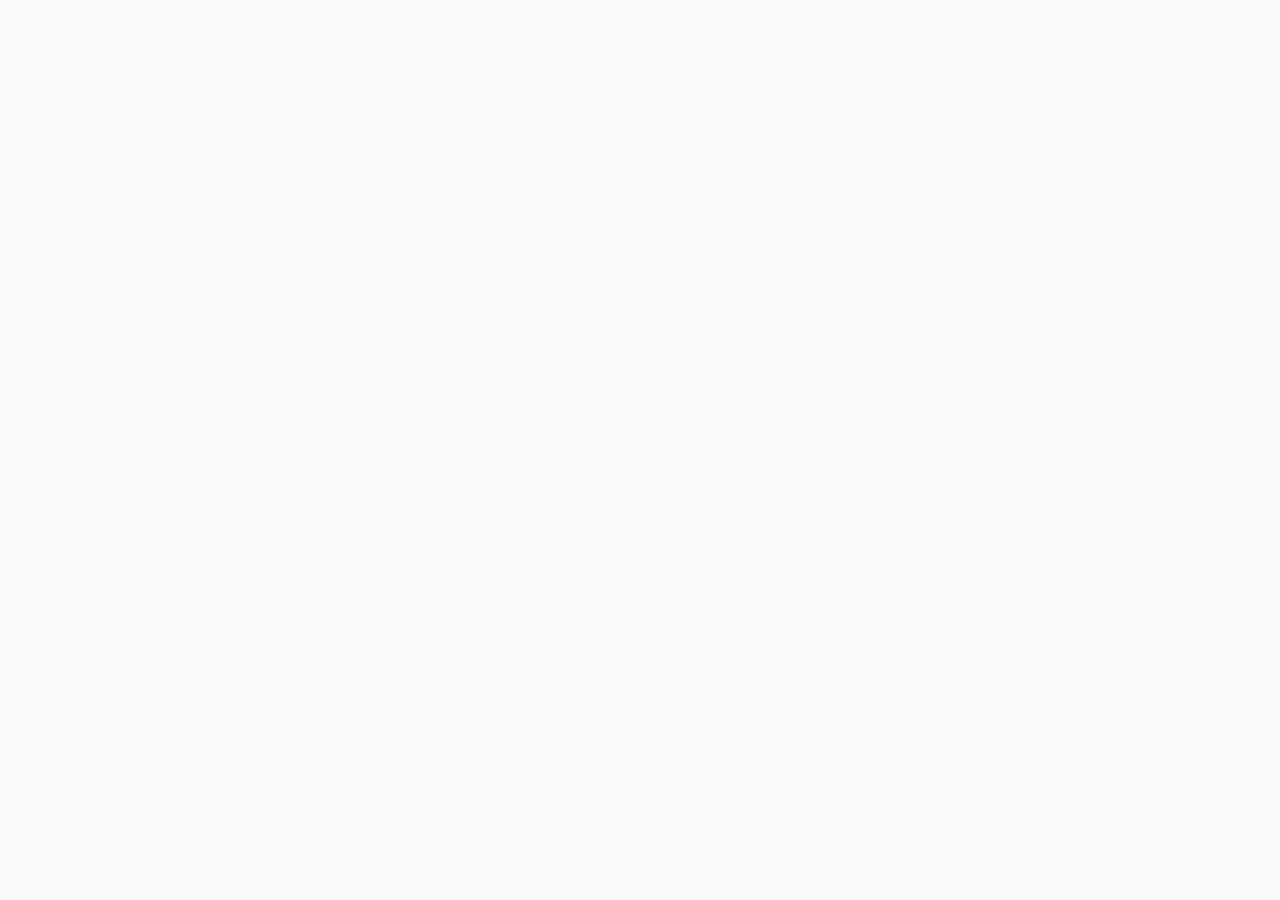
==== wallets/wallets.html @ 2860fdec "Starting new page - wallet" ====
<!DOCTYPE html>
<html lang="en" dir="ltr">
    <head>
        <meta charset="utf-8">
        <title>Wallets</title>

        <link rel="stylesheet" href="../css/utils.css">
        <link rel="stylesheet" href="wallet_style.css">
    </head>
    <body>

    </body>
</html>
---- css/utils.css ----
@import url('https://fonts.googleapis.com/css?family=Inconsolata:400,700');

body {
    font-family: 'Inconsolata', monospace;
    color: black;
    background-color: #f9f9f9;
}
a {
    text-decoration: none;
    color: red;
}
h1 {
    font-size: 2.5em;
    color: red;
}


.icon-hover-01 {
    -webkit-transition: all 1s cubic-bezier(0.165, 0.84, 0.44, 1);
    transition: all 1s cubic-bezier(0.165, 0.84, 0.44, 1);
}

.icon-hover-01::after {
    -webkit-transition: all 1s cubic-bezier(0.165, 0.84, 0.44, 1);
    transition: all 1s cubic-bezier(0.165, 0.84, 0.44, 1);
}
.icon-hover-01:hover {
    margin-top: 5px;
}
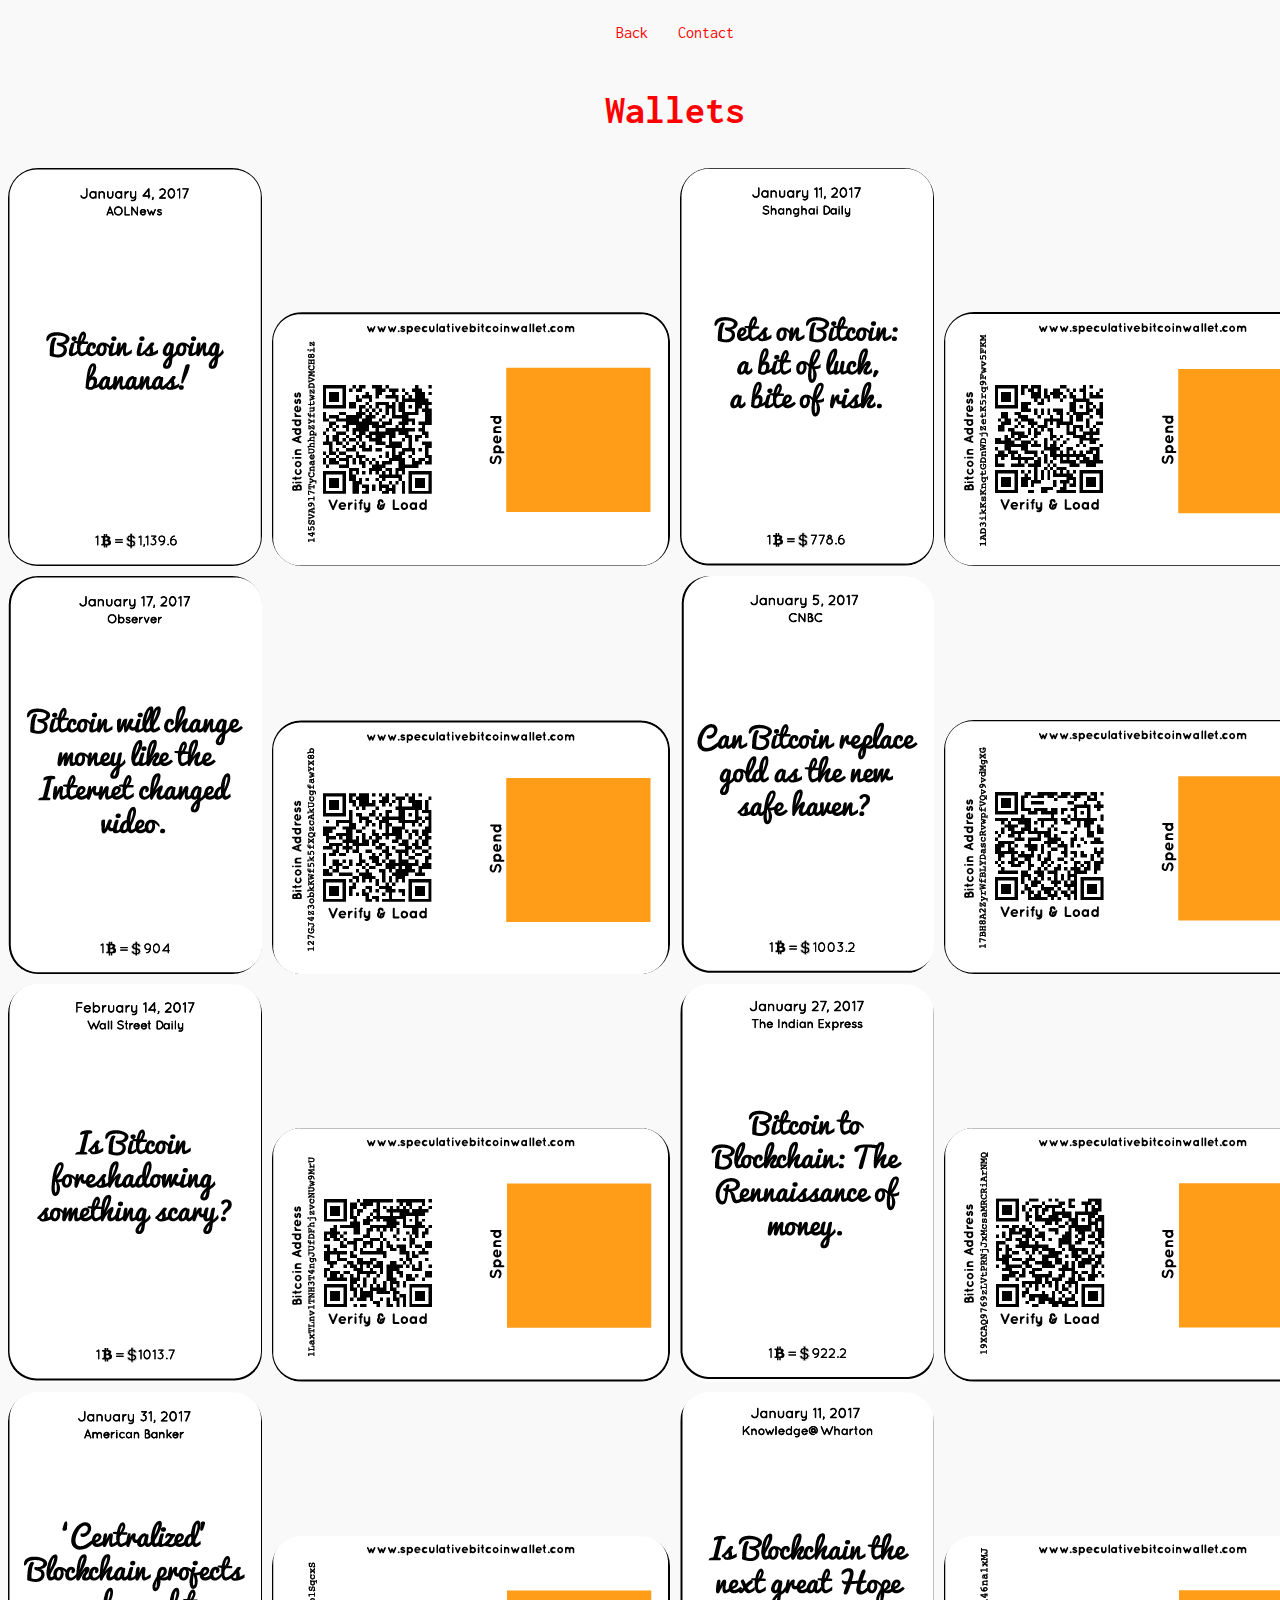
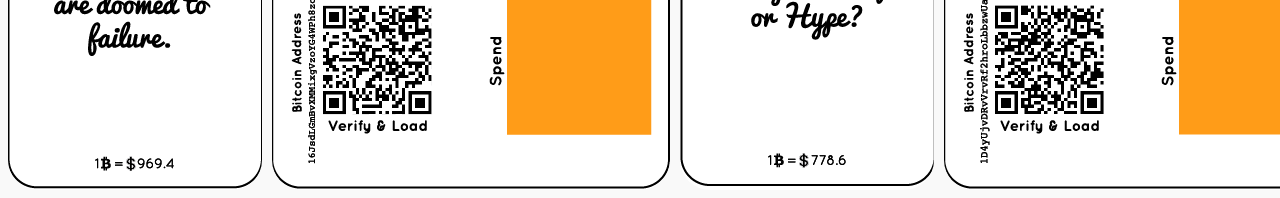
==== commit 7913d068: "Adding the second page for bitcoin card list" ====
--- a/wallets/wallets.html
+++ b/wallets/wallets.html
@@ -6,8 +6,37 @@
 
         <link rel="stylesheet" href="../css/utils.css">
         <link rel="stylesheet" href="wallet_style.css">
+        <link rel="stylesheet" href="wallet_sprites.css">
     </head>
     <body>
+        <div class="wallet-container">
+            <nav class="wallet-nav">
+                <a class="icon-hover-01" href="../index.html"><p>Back</p></a>
+                <a class="icon-hover-01" href="#"><p>Contact</p></a>
+            </nav>
+            <main class="wallet-main">
+                <h1>Wallets</h1>
+                <span id="wallet_0101"></span>
+                <span id="wallet_0102"></span>
+                <span id="wallet_0201"></span>
+                <span id="wallet_0202"></span>
+
+                <span id="wallet_0301"></span>
+                <span id="wallet_0302"></span>
+                <span id="wallet_0401"></span>
+                <span id="wallet_0402"></span>
+
+                <span id="wallet_0501"></span>
+                <span id="wallet_0502"></span>
+                <span id="wallet_0601"></span>
+                <span id="wallet_0602"></span>
+
+                <span id="wallet_0701"></span>
+                <span id="wallet_0702"></span>
+                <span id="wallet_0801"></span>
+                <span id="wallet_0802"></span>
+            </main>
+        </div>
 
     </body>
 </html>
--- a/wallets/wallet_style.css
+++ b/wallets/wallet_style.css
@@ -0,0 +1,55 @@
+.wallet-container {
+    display: grid;
+    grid-template-columns: 1fr;
+    grid-template-rows: 50px auto;
+
+    height: 100%;
+}
+
+.wallet-nav {
+    grid-row: 1 / 2;
+    justify-self: center;
+
+    display: flex;
+}
+.wallet-nav > * {
+    margin: 0px 15px 0px 15px;
+}
+
+.wallet-main {
+    display: grid;
+    grid-template-columns: repeat(4, auto);
+    grid-template-rows: 100px auto;
+
+    grid-gap: 10px;
+
+    justify-content: center;
+    align-items: flex-end;
+
+    /* border: solid red 1px; */
+}
+
+.wallet-main > * {
+    /* border: solid blue 1px; */
+}
+
+.wallet-main > h1 {
+    grid-column: 1 / 5;
+    grid-row: 1 / 2;
+
+    justify-self: center;
+}
+.wallet-main > span {
+    background-image: url(../assets/all_wallets_2x.png);
+    background-repeat: no-repeat;
+
+    border-radius: 30px;
+}
+.wallet-main > span:nth-child(even) {
+    height: 398px;
+    width: 254px;
+}
+.wallet-main > span:nth-child(odd) {
+    height: 254px;
+    width: 398px;
+}
--- a/wallets/wallet_sprites.css
+++ b/wallets/wallet_sprites.css
@@ -0,0 +1,55 @@
+/* FIRST ROW */
+#wallet_0101 {
+    background-position: -19px -34px !important;
+}
+#wallet_0102 {
+    background-position: -305px -176px !important;
+}
+#wallet_0201 {
+    background-position: -738px -34px !important;
+}
+#wallet_0202 {
+    background-position: -1025px -176px !important;
+}
+
+/* SECOND ROW */
+#wallet_0301 {
+    background-position: -19px -503px !important; /* +469 */
+}
+#wallet_0302 {
+    background-position: -305px -645px !important;
+}
+#wallet_0401 {
+    background-position: -738px -503px !important;
+}
+#wallet_0402 {
+    background-position: -1025px -645px !important;
+}
+
+/* THIRD ROW */
+#wallet_0501 {
+    background-position: -19px -972px !important; /* +469 */
+}
+#wallet_0502 {
+    background-position: -305px -1114px !important;
+}
+#wallet_0601 {
+    background-position: -738px -972px !important;
+}
+#wallet_0602 {
+    background-position: -1025px -1114px !important;
+}
+
+/* FOURTH ROW */
+#wallet_0701 {
+    background-position: -19px -1441px !important; /* +469 */
+}
+#wallet_0702 {
+    background-position: -305px -1583px !important;
+}
+#wallet_0801 {
+    background-position: -738px -1441px !important;
+}
+#wallet_0802 {
+    background-position: -1025px -1583px !important;
+}
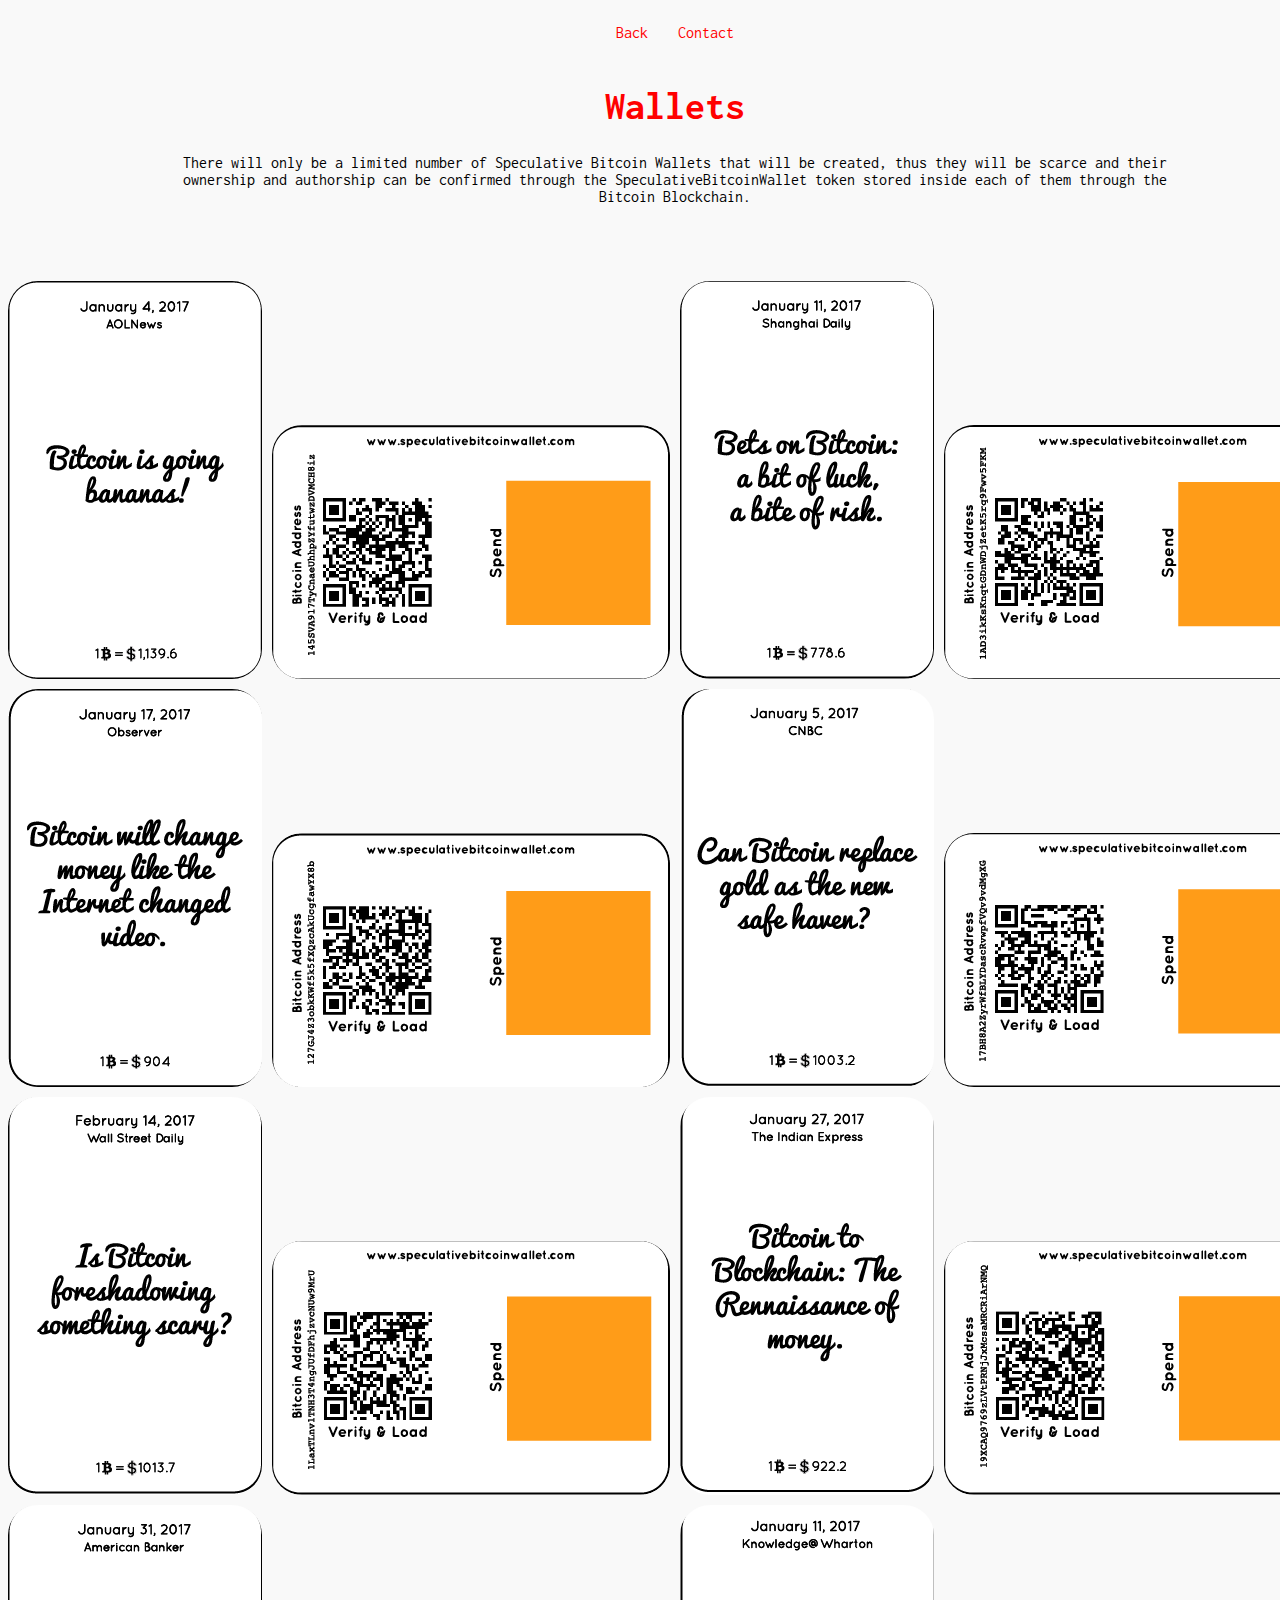
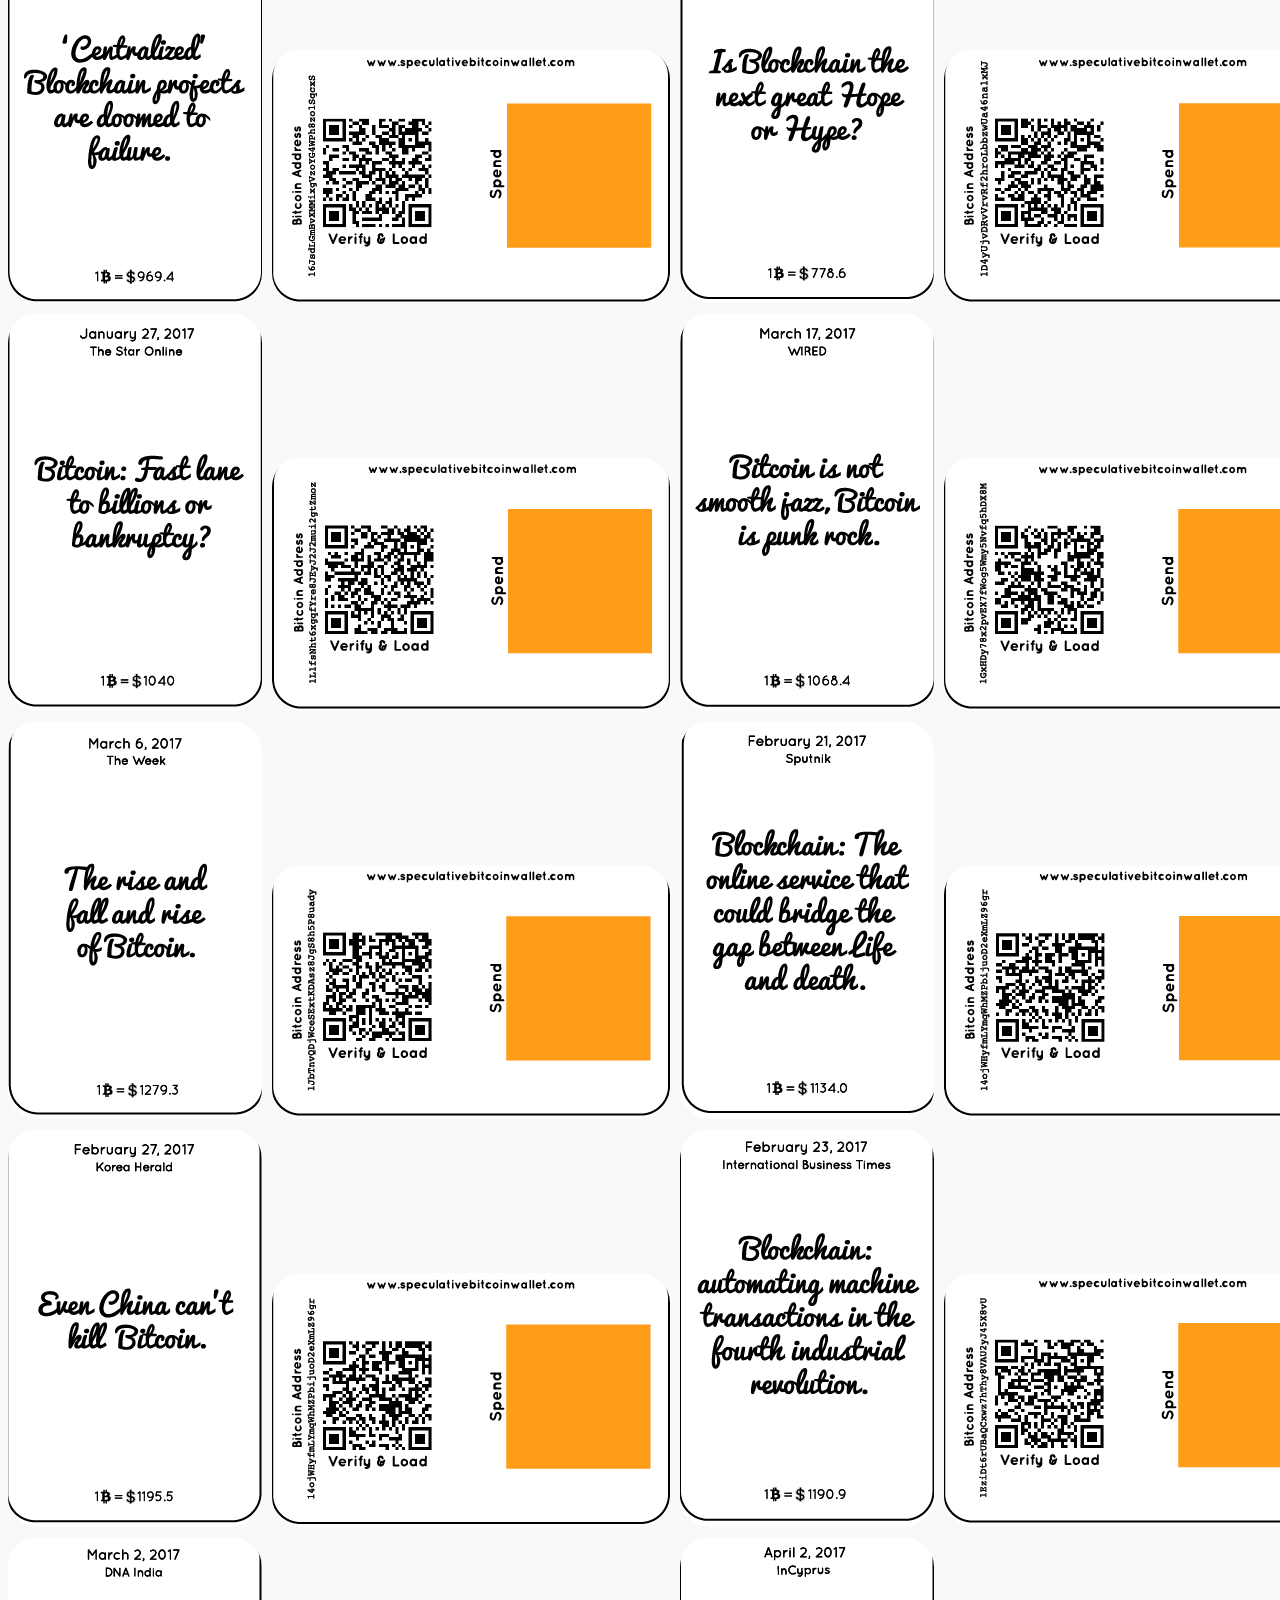
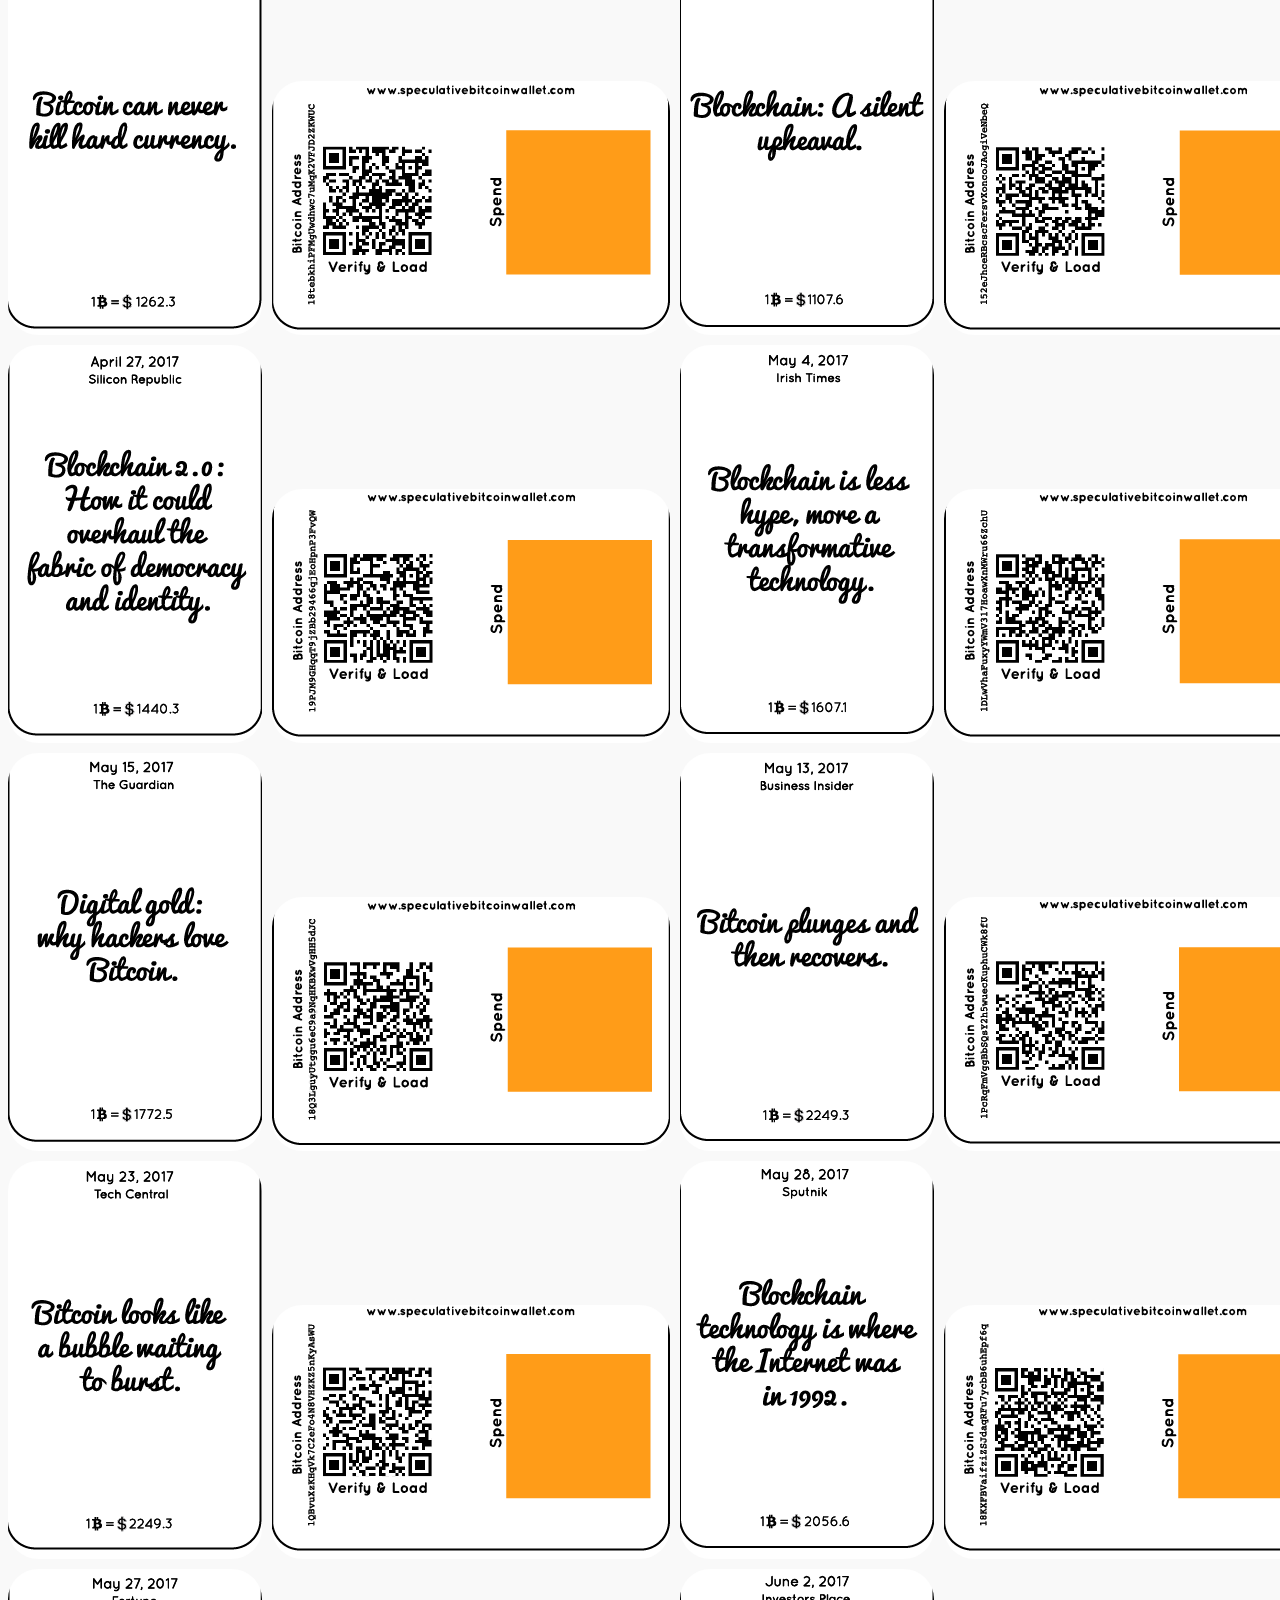
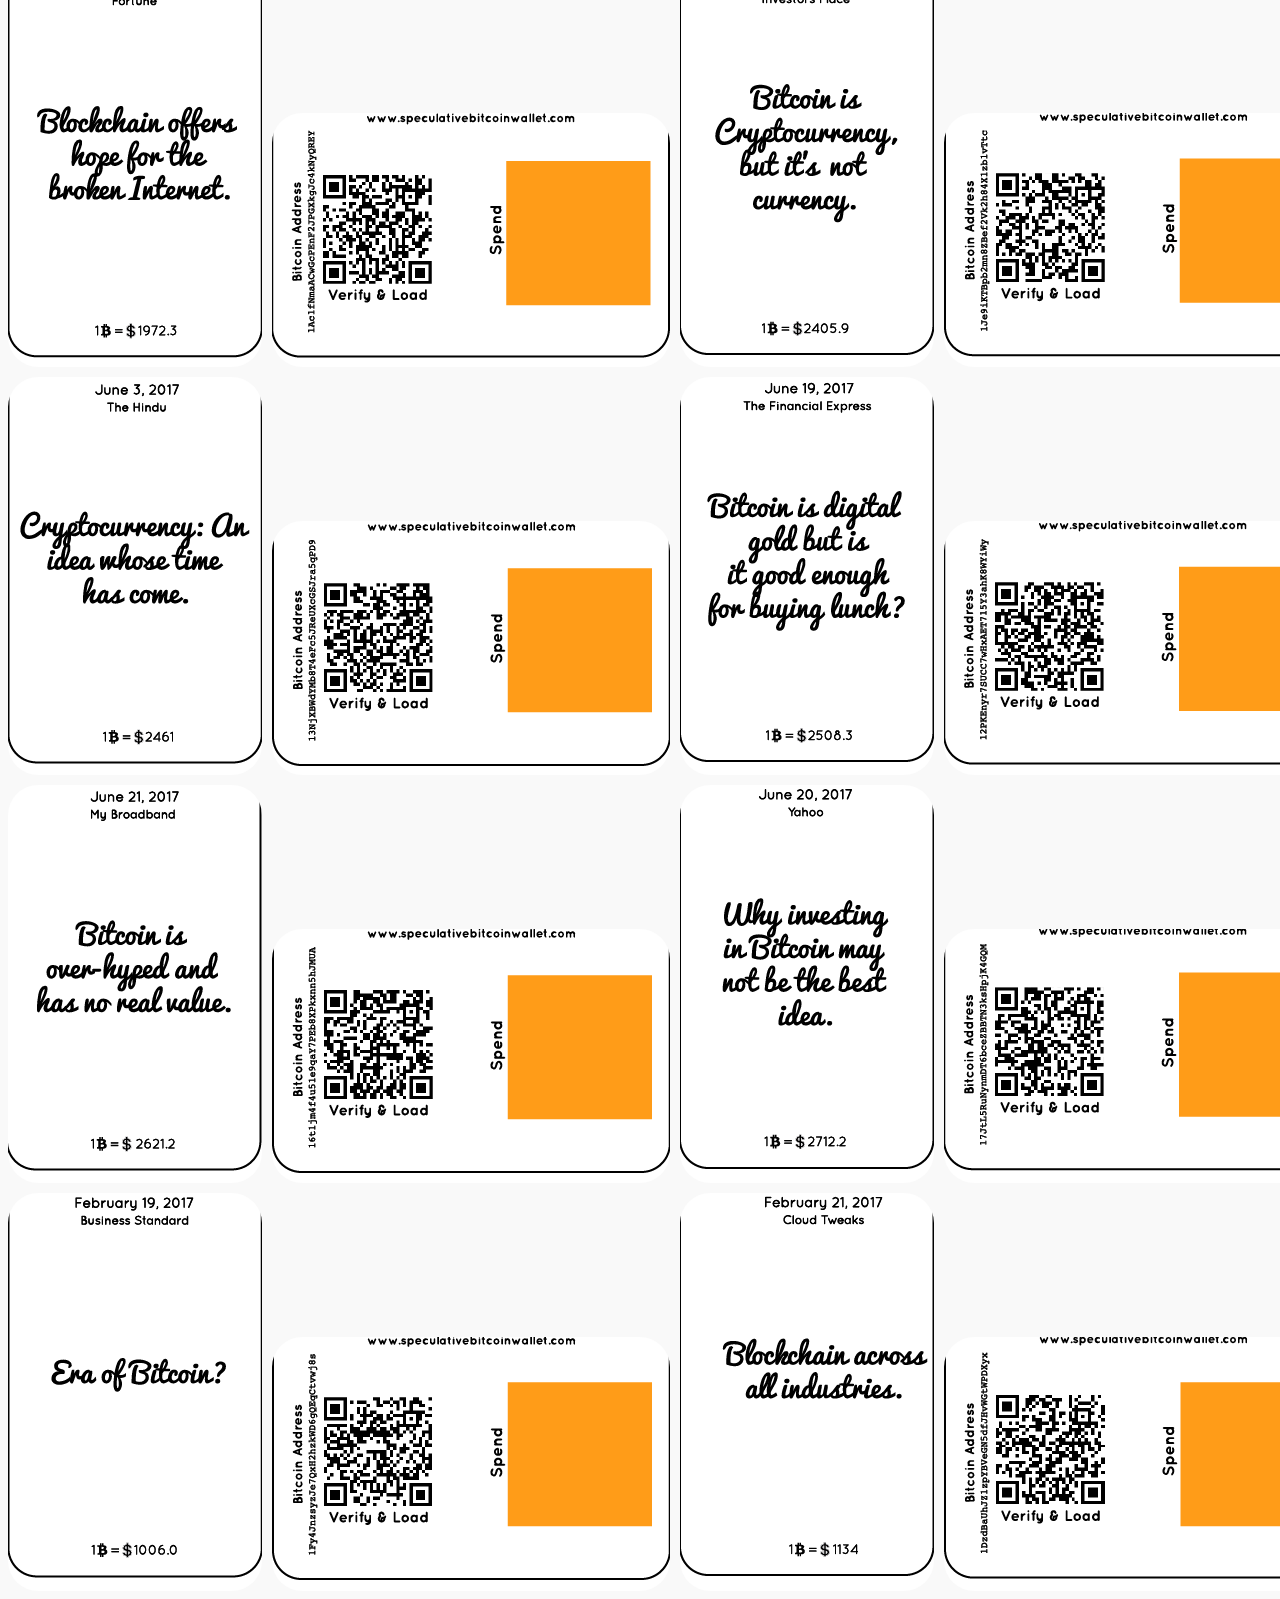
==== commit c5f2b601: "Updating code for wallet lists" ====
--- a/wallets/wallets.html
+++ b/wallets/wallets.html
@@ -15,7 +15,11 @@
                 <a class="icon-hover-01" href="#"><p>Contact</p></a>
             </nav>
             <main class="wallet-main">
-                <h1>Wallets</h1>
+                <header>
+                  <h1>Wallets</h1>
+                  <p>There will only be a limited number of Speculative Bitcoin Wallets that will be created, thus they will be scarce and their ownership and authorship can be confirmed through the SpeculativeBitcoinWallet token stored inside each of them through the Bitcoin Blockchain. </p>
+                </header>
+
                 <span id="wallet_0101"></span>
                 <span id="wallet_0102"></span>
                 <span id="wallet_0201"></span>
@@ -35,6 +39,61 @@
                 <span id="wallet_0702"></span>
                 <span id="wallet_0801"></span>
                 <span id="wallet_0802"></span>
+
+                <span id="wallet_0901"></span>
+                <span id="wallet_0902"></span>
+                <span id="wallet_1001"></span>
+                <span id="wallet_1002"></span>
+
+                <span id="wallet_1101"></span>
+                <span id="wallet_1102"></span>
+                <span id="wallet_1201"></span>
+                <span id="wallet_1202"></span>
+
+                <span id="wallet_1301"></span>
+                <span id="wallet_1302"></span>
+                <span id="wallet_1401"></span>
+                <span id="wallet_1402"></span>
+
+                <span id="wallet_1501"></span>
+                <span id="wallet_1502"></span>
+                <span id="wallet_1601"></span>
+                <span id="wallet_1602"></span>
+
+                <span id="wallet_1701"></span>
+                <span id="wallet_1702"></span>
+                <span id="wallet_1801"></span>
+                <span id="wallet_1802"></span>
+
+                <span id="wallet_1901"></span>
+                <span id="wallet_1902"></span>
+                <span id="wallet_2001"></span>
+                <span id="wallet_2002"></span>
+
+                <span id="wallet_2101"></span>
+                <span id="wallet_2102"></span>
+                <span id="wallet_2201"></span>
+                <span id="wallet_2202"></span>
+
+                <span id="wallet_2301"></span>
+                <span id="wallet_2302"></span>
+                <span id="wallet_2401"></span>
+                <span id="wallet_2402"></span>
+
+                <span id="wallet_2501"></span>
+                <span id="wallet_2502"></span>
+                <span id="wallet_2601"></span>
+                <span id="wallet_2602"></span>
+
+                <span id="wallet_2701"></span>
+                <span id="wallet_2702"></span>
+                <span id="wallet_2801"></span>
+                <span id="wallet_2802"></span>
+
+                <span id="wallet_2901"></span>
+                <span id="wallet_2902"></span>
+                <span id="wallet_3001"></span>
+                <span id="wallet_3002"></span>
             </main>
         </div>
 
--- a/wallets/wallet_style.css
+++ b/wallets/wallet_style.css
@@ -19,7 +19,7 @@
 .wallet-main {
     display: grid;
     grid-template-columns: repeat(4, auto);
-    grid-template-rows: 100px auto;
+    grid-template-rows: auto auto;
 
     grid-gap: 10px;
 
@@ -33,12 +33,17 @@
     /* border: solid blue 1px; */
 }
 
-.wallet-main > h1 {
+.wallet-main > header {
     grid-column: 1 / 5;
     grid-row: 1 / 2;
 
     justify-self: center;
+    max-width: 1000px;
+    text-align: center;
+
+    margin-bottom: 50px;
 }
+
 .wallet-main > span {
     background-image: url(../assets/all_wallets_2x.png);
     background-repeat: no-repeat;
--- a/wallets/wallet_sprites.css
+++ b/wallets/wallet_sprites.css
@@ -53,3 +53,157 @@
 #wallet_0802 {
     background-position: -1025px -1583px !important;
 }
+
+/* FIFTH ROW */
+#wallet_0901 {
+    background-position: -19px -1910px !important; /* +469 */
+}
+#wallet_0902 {
+    background-position: -305px -2052px !important;
+}
+#wallet_1001 {
+    background-position: -738px -1910px !important;
+}
+#wallet_1002 {
+    background-position: -1025px -2052px !important;
+}
+
+/* SIXTH ROW */
+#wallet_1101 {
+    background-position: -19px -2379px !important; /* +469 */
+}
+#wallet_1102 {
+    background-position: -305px -2521px !important;
+}
+#wallet_1201 {
+    background-position: -738px -2379px !important;
+}
+#wallet_1202 {
+    background-position: -1025px -2521px !important;
+}
+
+/* SEVENTH ROW */
+#wallet_1301 {
+    background-position: -19px -2848px !important; /* +469 */
+}
+#wallet_1302 {
+    background-position: -305px -2990px !important;
+}
+#wallet_1401 {
+    background-position: -738px -2848px !important;
+}
+#wallet_1402 {
+    background-position: -1025px -2990px !important;
+}
+
+/* EIGHTH ROW */
+#wallet_1501 {
+    background-position: -19px -3317px !important; /* +469 */
+}
+#wallet_1502 {
+    background-position: -305px -3459px !important;
+}
+#wallet_1601 {
+    background-position: -738px -3317px !important;
+}
+#wallet_1602 {
+    background-position: -1025px -3459px !important;
+}
+
+/* NINETH ROW */
+#wallet_1701 {
+    background-position: -19px -3786px !important; /* +469 */
+}
+#wallet_1702 {
+    background-position: -305px -3928px !important;
+}
+#wallet_1801 {
+    background-position: -738px -3786px !important;
+}
+#wallet_1802 {
+    background-position: -1025px -3928px !important;
+}
+
+/* TENTH ROW */
+#wallet_1901 {
+    background-position: -19px -4255px !important; /* +469 */
+}
+#wallet_1902 {
+    background-position: -305px -4397px !important;
+}
+#wallet_2001 {
+    background-position: -738px -4255px !important;
+}
+#wallet_2002 {
+    background-position: -1025px -4397px !important;
+}
+
+/* ELEVENTH ROW */
+#wallet_2101 {
+    background-position: -19px -4724px !important; /* +469 */
+}
+#wallet_2102 {
+    background-position: -305px -4866px !important;
+}
+#wallet_2201 {
+    background-position: -738px -4724px !important;
+}
+#wallet_2202 {
+    background-position: -1025px -4866px !important;
+}
+
+/* TWELVETH ROW */
+#wallet_2301 {
+    background-position: -19px -5193px !important; /* +469 */
+}
+#wallet_2302 {
+    background-position: -305px -5335px !important;
+}
+#wallet_2401 {
+    background-position: -738px -5193px !important;
+}
+#wallet_2402 {
+    background-position: -1025px -5335px !important;
+}
+
+/* THIRTEENTH ROW */
+#wallet_2501 {
+    background-position: -19px -5662px !important; /* +469 */
+}
+#wallet_2502 {
+    background-position: -305px -5804px !important;
+}
+#wallet_2601 {
+    background-position: -738px -5662px !important;
+}
+#wallet_2602 {
+    background-position: -1025px -5804px !important;
+}
+
+/* FOURTEENTH ROW */
+#wallet_2701 {
+    background-position: -19px -6131px !important; /* +469 */
+}
+#wallet_2702 {
+    background-position: -305px -6273px !important;
+}
+#wallet_2801 {
+    background-position: -738px -6131px !important;
+}
+#wallet_2802 {
+    background-position: -1025px -6273px !important;
+}
+
+/* FIFTEENTH ROW */
+#wallet_2901 {
+    background-position: -19px -6600px !important; /* +469 */
+}
+#wallet_2902 {
+    background-position: -305px -6742px !important;
+}
+#wallet_3001 {
+    background-position: -738px -6600px !important;
+}
+#wallet_3002 {
+    background-position: -1025px -6742px !important;
+}
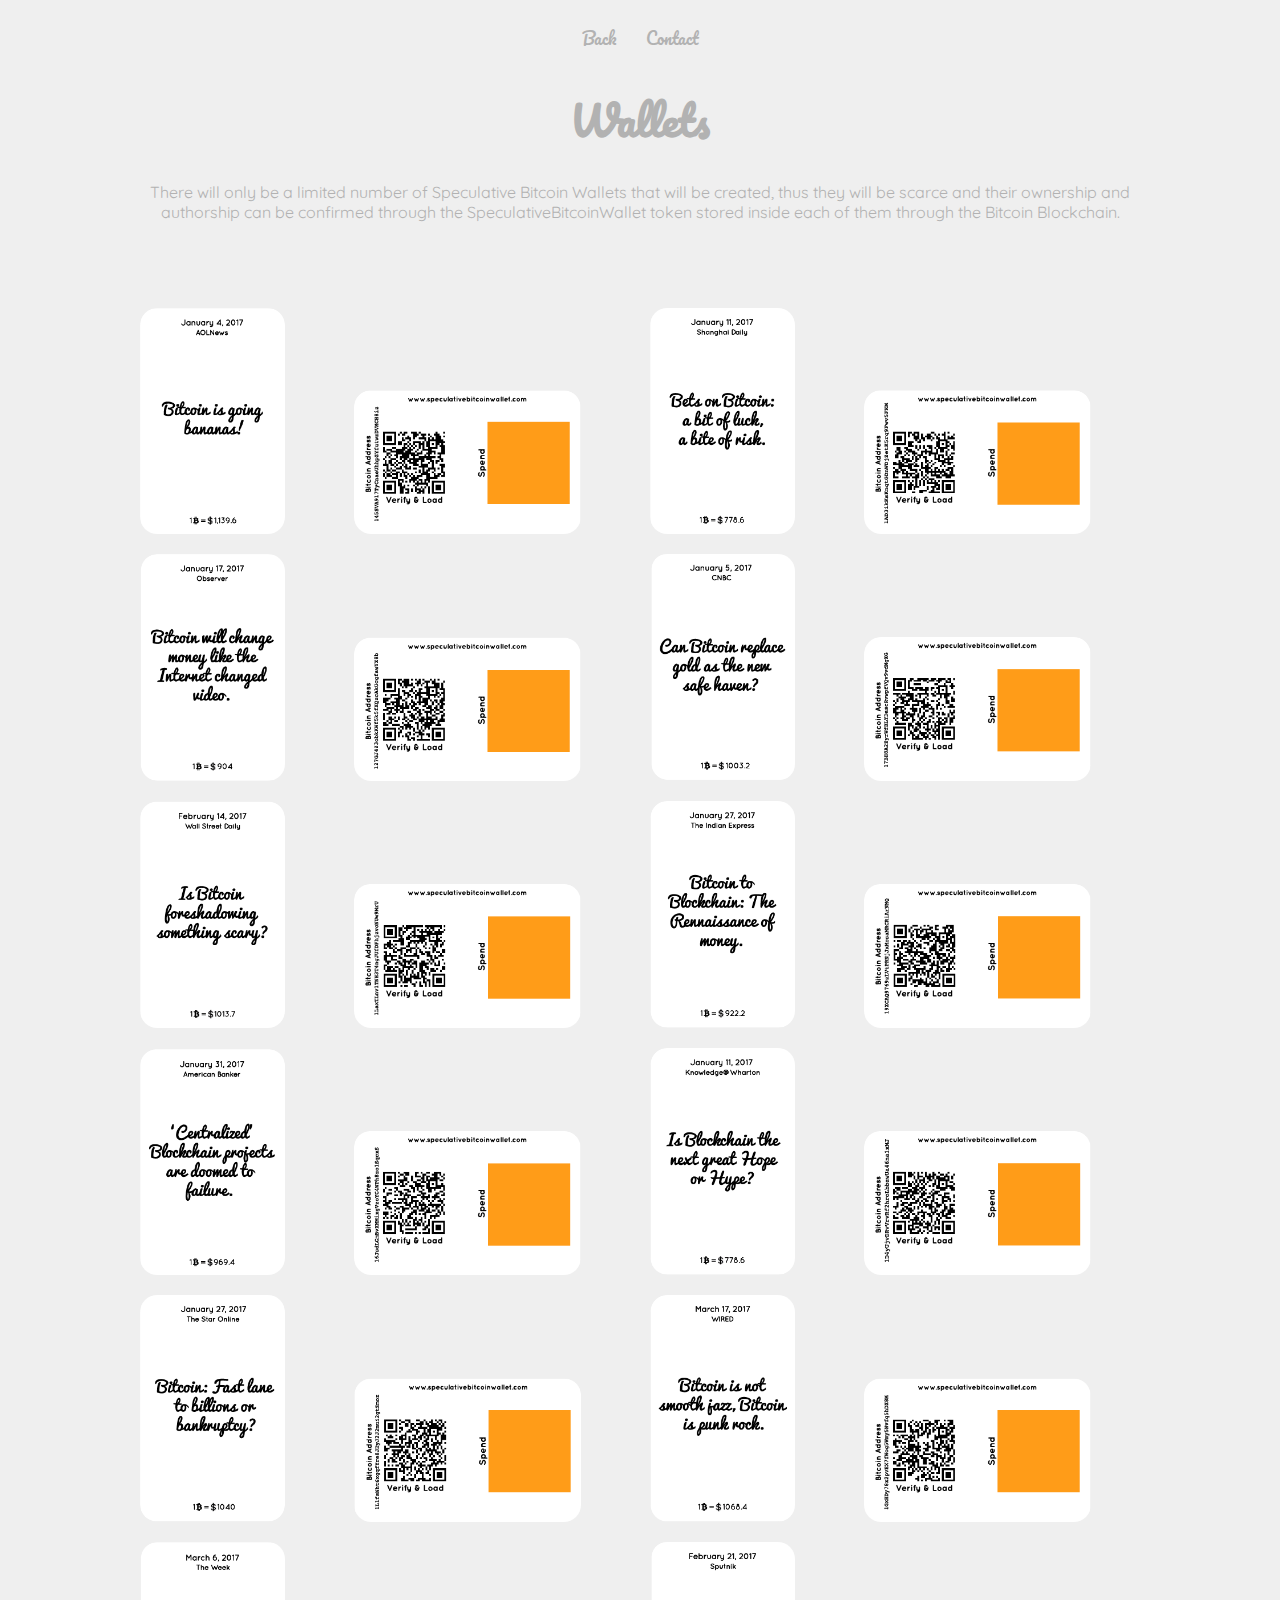
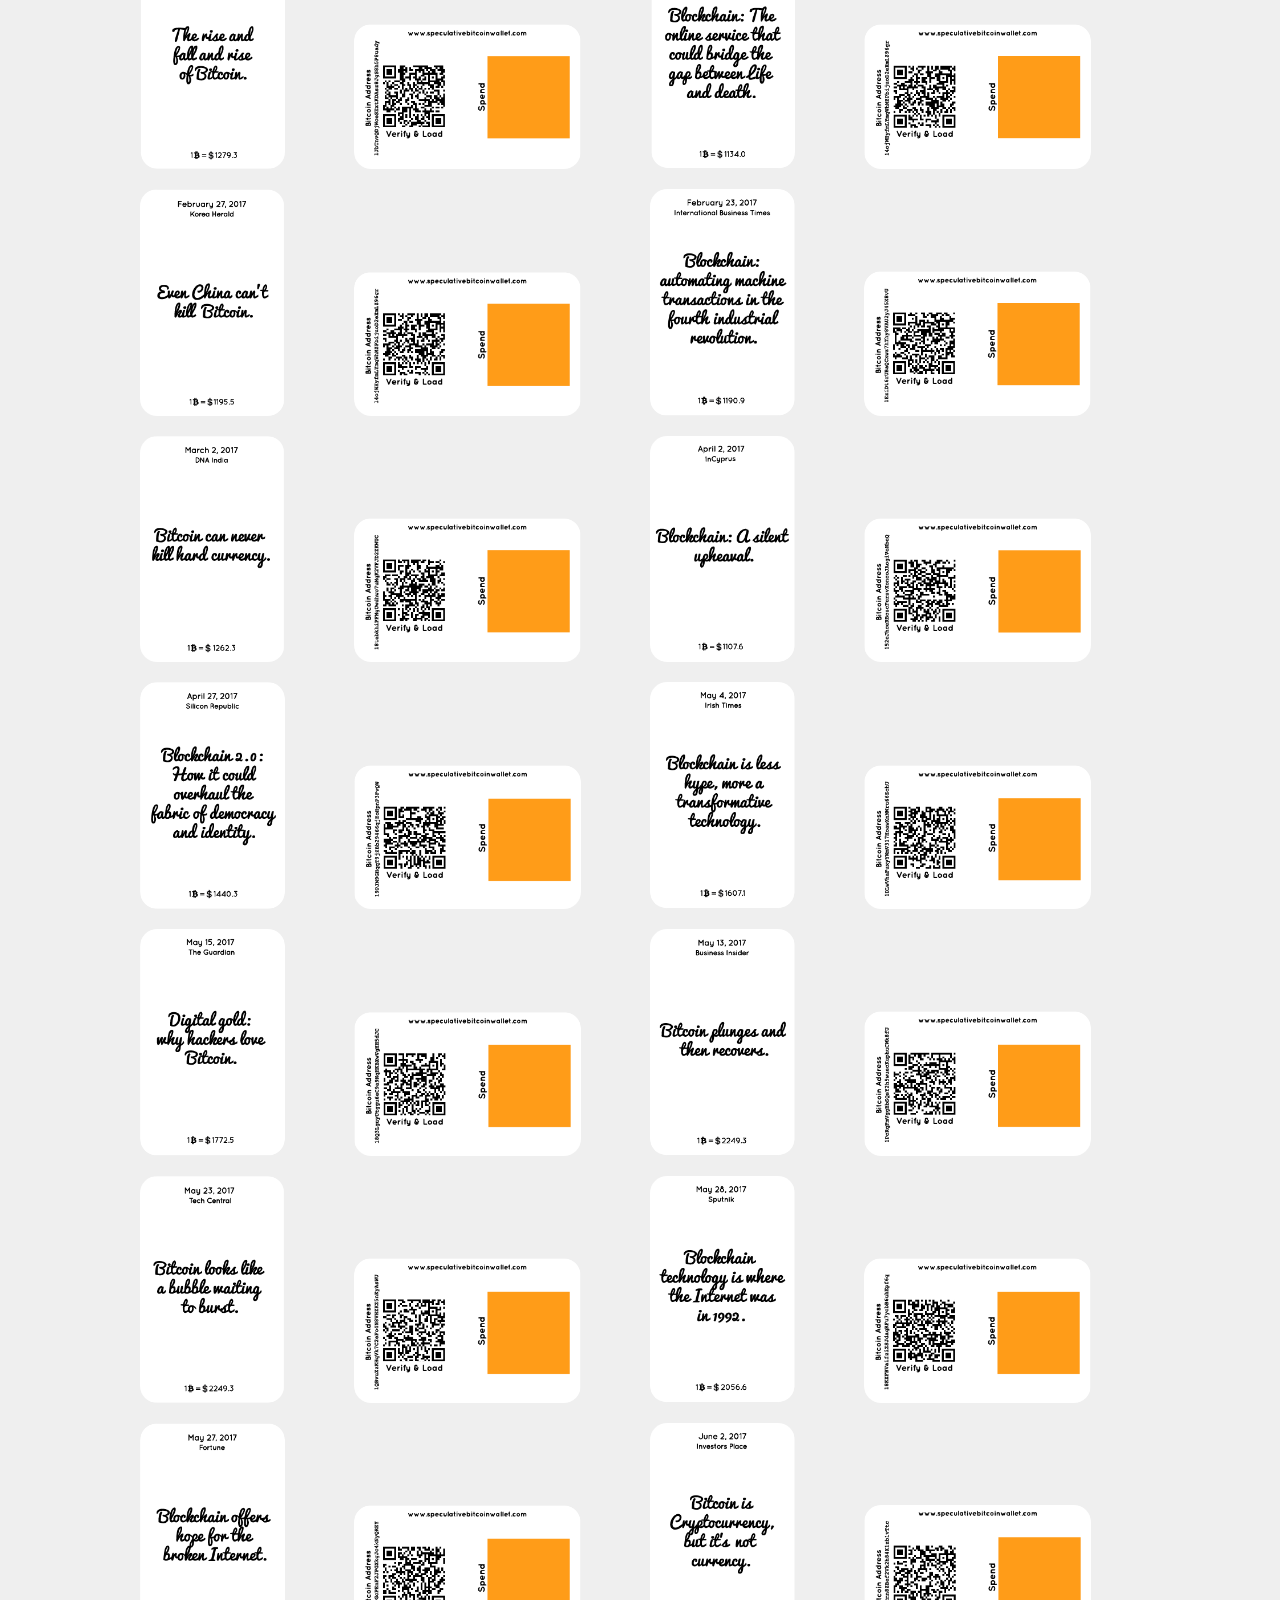
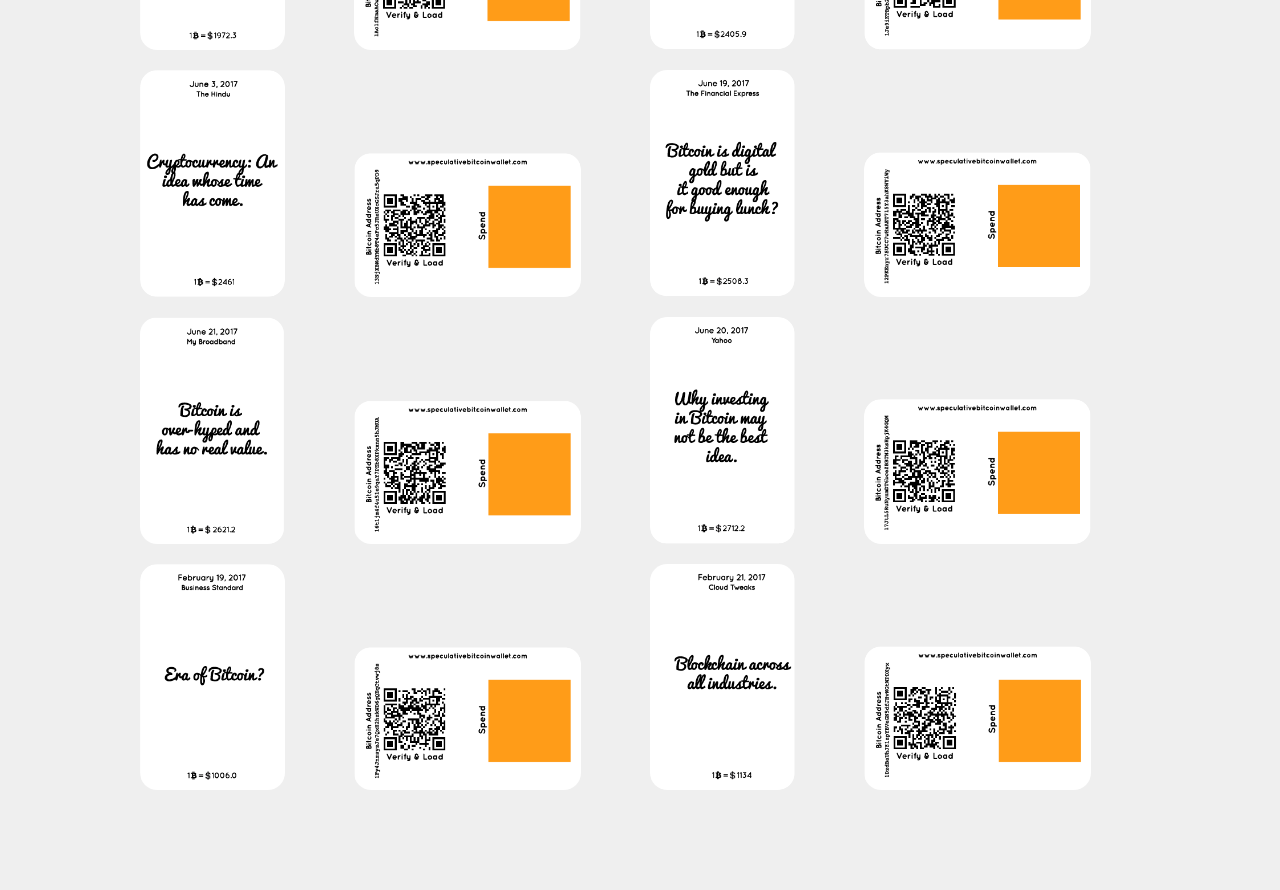
==== commit 2c14595e: "Implemented improvements by Amay" ====
--- a/wallets/wallets.html
+++ b/wallets/wallets.html
@@ -6,6 +6,7 @@
 
         <link rel="stylesheet" href="../css/utils.css">
         <link rel="stylesheet" href="wallet_style.css">
+        <link rel="stylesheet" href="../css/wallet_responsive.css">
         <link rel="stylesheet" href="wallet_sprites.css">
     </head>
     <body>
@@ -98,4 +99,5 @@
         </div>
 
     </body>
+    <footer></footer>
 </html>
--- a/css/utils.css
+++ b/css/utils.css
@@ -1,18 +1,25 @@
-@import url('https://fonts.googleapis.com/css?family=Inconsolata:400,700');
+@import url('https://fonts.googleapis.com/css?family=Pacifico|Quicksand');
+
 
 body {
-    font-family: 'Inconsolata', monospace;
-    color: black;
-    background-color: #f9f9f9;
+    font-family: 'Quicksand', sans-serif;
+    color: #b2b2b2;
+    background-color: #efefef;
 }
 a {
+    font-family: 'Pacifico', cursive;
     text-decoration: none;
-    color: red;
+    color: #b2b2b2;
 }
 h1 {
+    font-family: 'Pacifico', cursive;
     font-size: 2.5em;
-    color: red;
+    color: #b2b2b2;
 }
+p {
+    color: inherit;
+}
+
 
 
 .icon-hover-01 {
@@ -25,5 +32,7 @@
     transition: all 1s cubic-bezier(0.165, 0.84, 0.44, 1);
 }
 .icon-hover-01:hover {
-    margin-top: 5px;
+  transform: scale(1.1);
+  /*text-decoration: underline;*/
+    /*margin-top: 5px;*/
 }
--- a/wallets/wallet_style.css
+++ b/wallets/wallet_style.css
@@ -2,6 +2,8 @@
     display: grid;
     grid-template-columns: 1fr;
     grid-template-rows: 50px auto;
+
+    margin: 0px 75px 0px 75px;
 
     height: 100%;
 }
@@ -17,11 +19,13 @@
 }
 
 .wallet-main {
+  /*grid-column: 2 / 3;*/
+
     display: grid;
     grid-template-columns: repeat(4, auto);
     grid-template-rows: auto auto;
 
-    grid-gap: 10px;
+    grid-gap: 20px;
 
     justify-content: center;
     align-items: flex-end;
@@ -48,8 +52,23 @@
     background-image: url(../assets/all_wallets_2x.png);
     background-repeat: no-repeat;
 
+    /*SCALING THE CSS SPRITES*/
+    zoom:0.57;
+
     border-radius: 30px;
+    /*box-shadow: 0px 0px 15px 0px #e8e8e8;*/
+
+    -webkit-transition: all 1s cubic-bezier(0.165, 0.84, 0.44, 1);
+    transition: all 1s cubic-bezier(0.165, 0.84, 0.44, 1);
 }
+.wallet-main > span::after {
+  -webkit-transition: all 1s cubic-bezier(0.165, 0.84, 0.44, 1);
+  transition: all 1s cubic-bezier(0.165, 0.84, 0.44, 1);
+}
+.wallet-main > span:hover {
+  transform: scale(1.05);
+}
+
 .wallet-main > span:nth-child(even) {
     height: 398px;
     width: 254px;
@@ -58,3 +77,7 @@
     height: 254px;
     width: 398px;
 }
+
+footer {
+    margin: 100px 0px 100px 0px;
+}
--- a/css/wallet_responsive.css
+++ b/css/wallet_responsive.css
@@ -0,0 +1,8 @@
+/*WALLETS*/
+@media screen and (max-width: 375px) {
+
+    .wallet-nav {
+        color: red;
+        /*flex-direction: column;*/
+    }
+}
--- a/wallets/wallet_sprites.css
+++ b/wallets/wallet_sprites.css
@@ -28,182 +28,182 @@
 
 /* THIRD ROW */
 #wallet_0501 {
-    background-position: -19px -972px !important; /* +469 */
+    background-position: -19px -969px !important; /* +469 */
 }
 #wallet_0502 {
-    background-position: -305px -1114px !important;
+    background-position: -305px -1111px !important;
 }
 #wallet_0601 {
-    background-position: -738px -972px !important;
+    background-position: -738px -969px !important;
 }
 #wallet_0602 {
-    background-position: -1025px -1114px !important;
+    background-position: -1025px -1111px !important;
 }
 
 /* FOURTH ROW */
 #wallet_0701 {
-    background-position: -19px -1441px !important; /* +469 */
+    background-position: -19px -1437px !important; /* +469 */
 }
 #wallet_0702 {
-    background-position: -305px -1583px !important;
+    background-position: -305px -1579px !important;
 }
 #wallet_0801 {
-    background-position: -738px -1441px !important;
+    background-position: -738px -1437px !important;
 }
 #wallet_0802 {
-    background-position: -1025px -1583px !important;
+    background-position: -1025px -1579px !important;
 }
 
 /* FIFTH ROW */
 #wallet_0901 {
-    background-position: -19px -1910px !important; /* +469 */
+    background-position: -19px -1906px !important; /* +469 */
 }
 #wallet_0902 {
-    background-position: -305px -2052px !important;
+    background-position: -305px -2046px !important;
 }
 #wallet_1001 {
-    background-position: -738px -1910px !important;
+    background-position: -738px -1906px !important;
 }
 #wallet_1002 {
-    background-position: -1025px -2052px !important;
+    background-position: -1025px -2046px !important;
 }
 
 /* SIXTH ROW */
 #wallet_1101 {
-    background-position: -19px -2379px !important; /* +469 */
+    background-position: -19px -2374px !important; /* +469 */
 }
 #wallet_1102 {
-    background-position: -305px -2521px !important;
+    background-position: -305px -2516px !important;
 }
 #wallet_1201 {
-    background-position: -738px -2379px !important;
+    background-position: -738px -2374px !important;
 }
 #wallet_1202 {
-    background-position: -1025px -2521px !important;
+    background-position: -1025px -2516px !important;
 }
 
 /* SEVENTH ROW */
 #wallet_1301 {
-    background-position: -19px -2848px !important; /* +469 */
+    background-position: -19px -2842px !important; /* +469 */
 }
 #wallet_1302 {
-    background-position: -305px -2990px !important;
+    background-position: -305px -2984px !important;
 }
 #wallet_1401 {
-    background-position: -738px -2848px !important;
+    background-position: -738px -2842px !important;
 }
 #wallet_1402 {
-    background-position: -1025px -2990px !important;
+    background-position: -1025px -2984px !important;
 }
 
 /* EIGHTH ROW */
 #wallet_1501 {
-    background-position: -19px -3317px !important; /* +469 */
+    background-position: -19px -3310px !important; /* +469 */
 }
 #wallet_1502 {
-    background-position: -305px -3459px !important;
+    background-position: -305px -3452px !important;
 }
 #wallet_1601 {
-    background-position: -738px -3317px !important;
+    background-position: -738px -3310px !important;
 }
 #wallet_1602 {
-    background-position: -1025px -3459px !important;
+    background-position: -1025px -3452px !important;
 }
 
 /* NINETH ROW */
 #wallet_1701 {
-    background-position: -19px -3786px !important; /* +469 */
+    background-position: -19px -3778px !important; /* +469 */
 }
 #wallet_1702 {
-    background-position: -305px -3928px !important;
+    background-position: -305px -3920px !important;
 }
 #wallet_1801 {
-    background-position: -738px -3786px !important;
+    background-position: -738px -3778px !important;
 }
 #wallet_1802 {
-    background-position: -1025px -3928px !important;
+    background-position: -1025px -3920px !important;
 }
 
 /* TENTH ROW */
 #wallet_1901 {
-    background-position: -19px -4255px !important; /* +469 */
+    background-position: -19px -4246px !important; /* +469 */
 }
 #wallet_1902 {
-    background-position: -305px -4397px !important;
+    background-position: -305px -4388px !important;
 }
 #wallet_2001 {
-    background-position: -738px -4255px !important;
+    background-position: -738px -4246px !important;
 }
 #wallet_2002 {
-    background-position: -1025px -4397px !important;
+    background-position: -1025px -4388px !important;
 }
 
 /* ELEVENTH ROW */
 #wallet_2101 {
-    background-position: -19px -4724px !important; /* +469 */
+    background-position: -19px -4714px !important; /* +469 */
 }
 #wallet_2102 {
-    background-position: -305px -4866px !important;
+    background-position: -305px -4856px !important;
 }
 #wallet_2201 {
-    background-position: -738px -4724px !important;
+    background-position: -738px -4714px !important;
 }
 #wallet_2202 {
-    background-position: -1025px -4866px !important;
+    background-position: -1025px -4856px !important;
 }
 
 /* TWELVETH ROW */
 #wallet_2301 {
-    background-position: -19px -5193px !important; /* +469 */
+    background-position: -19px -5182px !important; /* +469 */
 }
 #wallet_2302 {
-    background-position: -305px -5335px !important;
+    background-position: -305px -5324px !important;
 }
 #wallet_2401 {
-    background-position: -738px -5193px !important;
+    background-position: -738px -5182px !important;
 }
 #wallet_2402 {
-    background-position: -1025px -5335px !important;
+    background-position: -1025px -5324px !important;
 }
 
 /* THIRTEENTH ROW */
 #wallet_2501 {
-    background-position: -19px -5662px !important; /* +469 */
+    background-position: -19px -5650px !important; /* +469 */
 }
 #wallet_2502 {
-    background-position: -305px -5804px !important;
+    background-position: -305px -5792px !important;
 }
 #wallet_2601 {
-    background-position: -738px -5662px !important;
+    background-position: -738px -5650px !important;
 }
 #wallet_2602 {
-    background-position: -1025px -5804px !important;
+    background-position: -1025px -5792px !important;
 }
 
 /* FOURTEENTH ROW */
 #wallet_2701 {
-    background-position: -19px -6131px !important; /* +469 */
+    background-position: -19px -6117px !important; /* +469 */
 }
 #wallet_2702 {
-    background-position: -305px -6273px !important;
+    background-position: -305px -6259px !important;
 }
 #wallet_2801 {
-    background-position: -738px -6131px !important;
+    background-position: -738px -6117px !important;
 }
 #wallet_2802 {
-    background-position: -1025px -6273px !important;
+    background-position: -1025px -6259px !important;
 }
 
 /* FIFTEENTH ROW */
 #wallet_2901 {
-    background-position: -19px -6600px !important; /* +469 */
+    background-position: -19px -6586px !important; /* +469 */
 }
 #wallet_2902 {
-    background-position: -305px -6742px !important;
+    background-position: -305px -6728px !important;
 }
 #wallet_3001 {
-    background-position: -738px -6600px !important;
+    background-position: -738px -6586px !important;
 }
 #wallet_3002 {
-    background-position: -1025px -6742px !important;
-}
+    background-position: -1025px -6728px !important;
+}
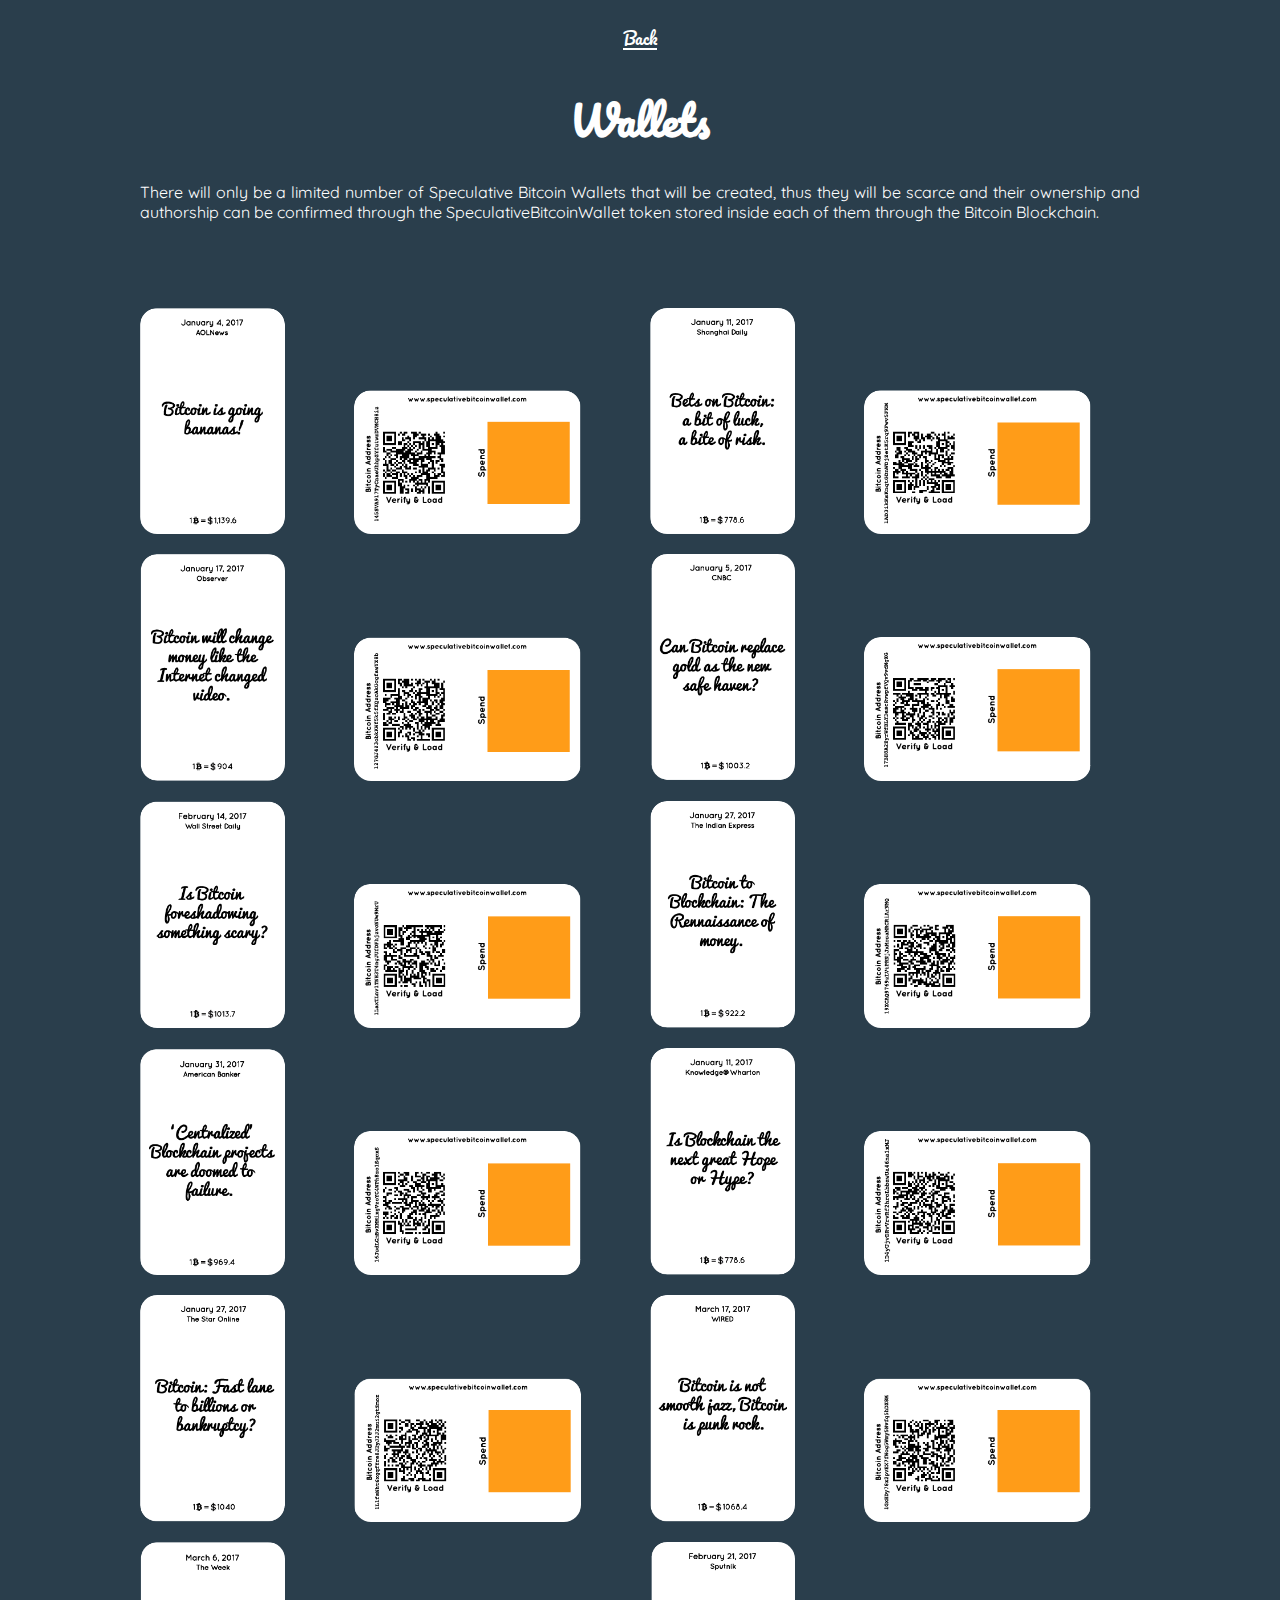
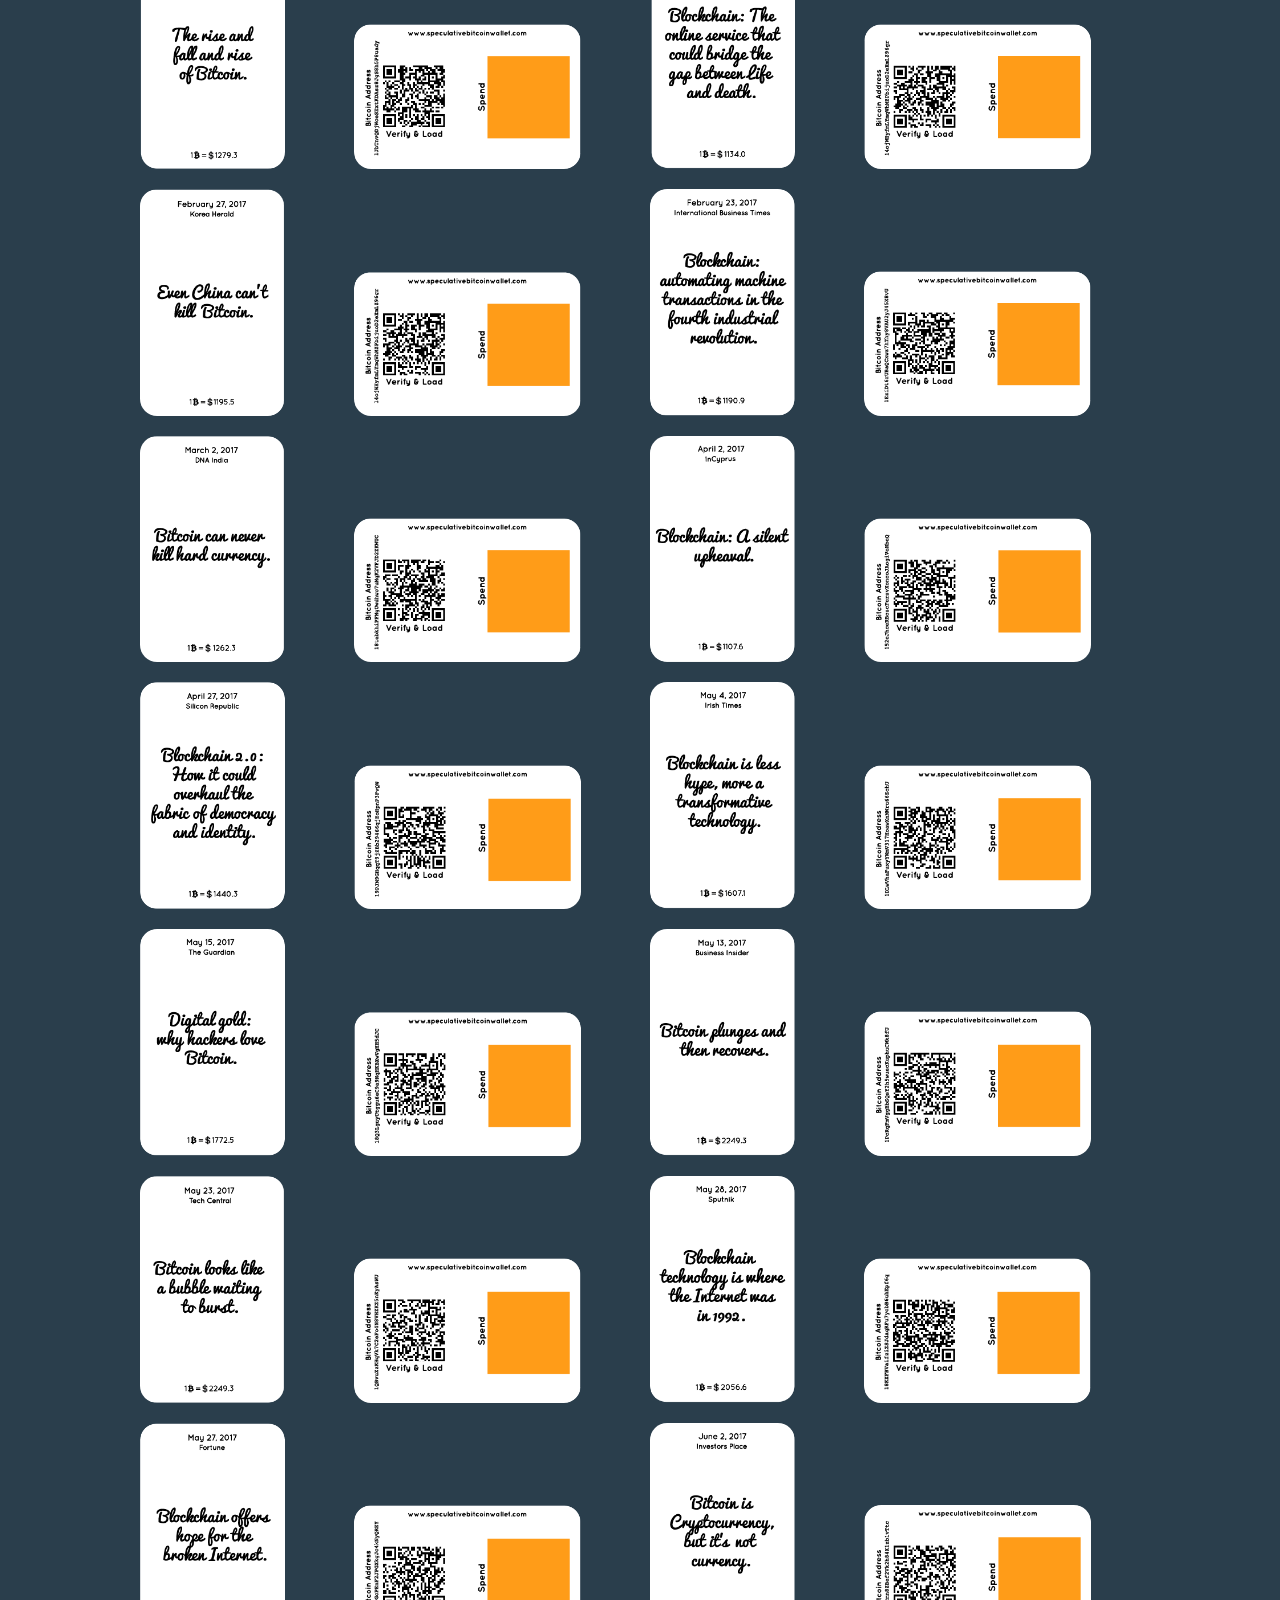
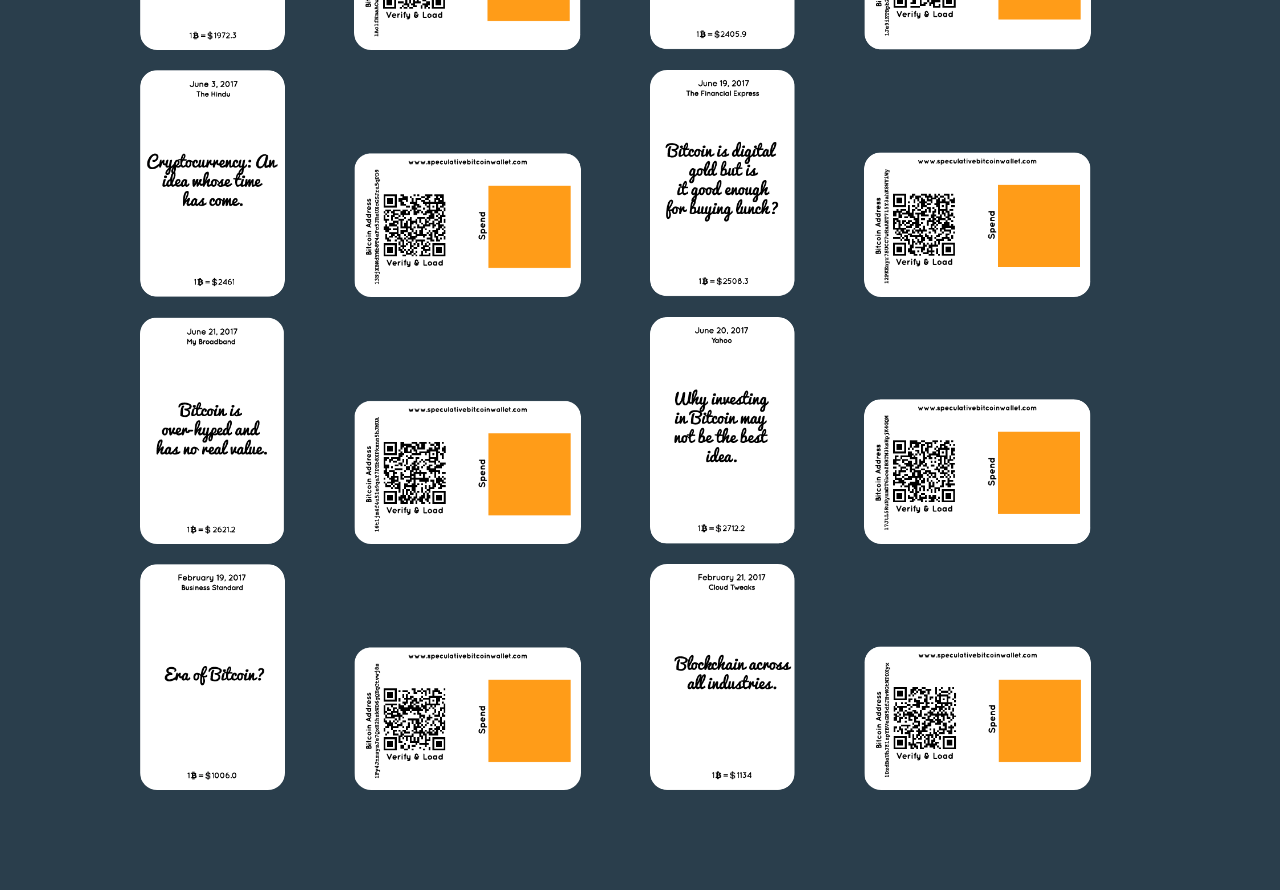
==== commit 4393fe8a: "Amay implementation 02" ====
--- a/wallets/wallets.html
+++ b/wallets/wallets.html
@@ -13,7 +13,7 @@
         <div class="wallet-container">
             <nav class="wallet-nav">
                 <a class="icon-hover-01" href="../index.html"><p>Back</p></a>
-                <a class="icon-hover-01" href="#"><p>Contact</p></a>
+                <!-- <a class="icon-hover-01" href="#"><p>Contact</p></a> -->
             </nav>
             <main class="wallet-main">
                 <header>
--- a/css/utils.css
+++ b/css/utils.css
@@ -3,21 +3,25 @@
 
 body {
     font-family: 'Quicksand', sans-serif;
-    color: #b2b2b2;
-    background-color: #efefef;
+    color: white;
+    background-color: #2a3e4c;
 }
 a {
     font-family: 'Pacifico', cursive;
     text-decoration: none;
-    color: #b2b2b2;
+    border-bottom: 2px solid white;
+    color: white;
+
+    height: 40px;
 }
 h1 {
     font-family: 'Pacifico', cursive;
     font-size: 2.5em;
-    color: #b2b2b2;
+    color: white;
 }
 p {
     color: inherit;
+    /*text-align: right;*/
 }
 
 
--- a/wallets/wallet_style.css
+++ b/wallets/wallet_style.css
@@ -47,6 +47,9 @@
 
     margin-bottom: 50px;
 }
+.wallet-main > header > p {
+    text-align: justify !important;
+}
 
 .wallet-main > span {
     background-image: url(../assets/all_wallets_2x.png);
--- a/css/wallet_responsive.css
+++ b/css/wallet_responsive.css
@@ -1,8 +1,11 @@
 /*WALLETS*/
-@media screen and (max-width: 375px) {
+@media screen and (max-width: 768px) {
 
     .wallet-nav {
         color: red;
         /*flex-direction: column;*/
     }
+    p {
+        font-size: 2em;
+    }
 }
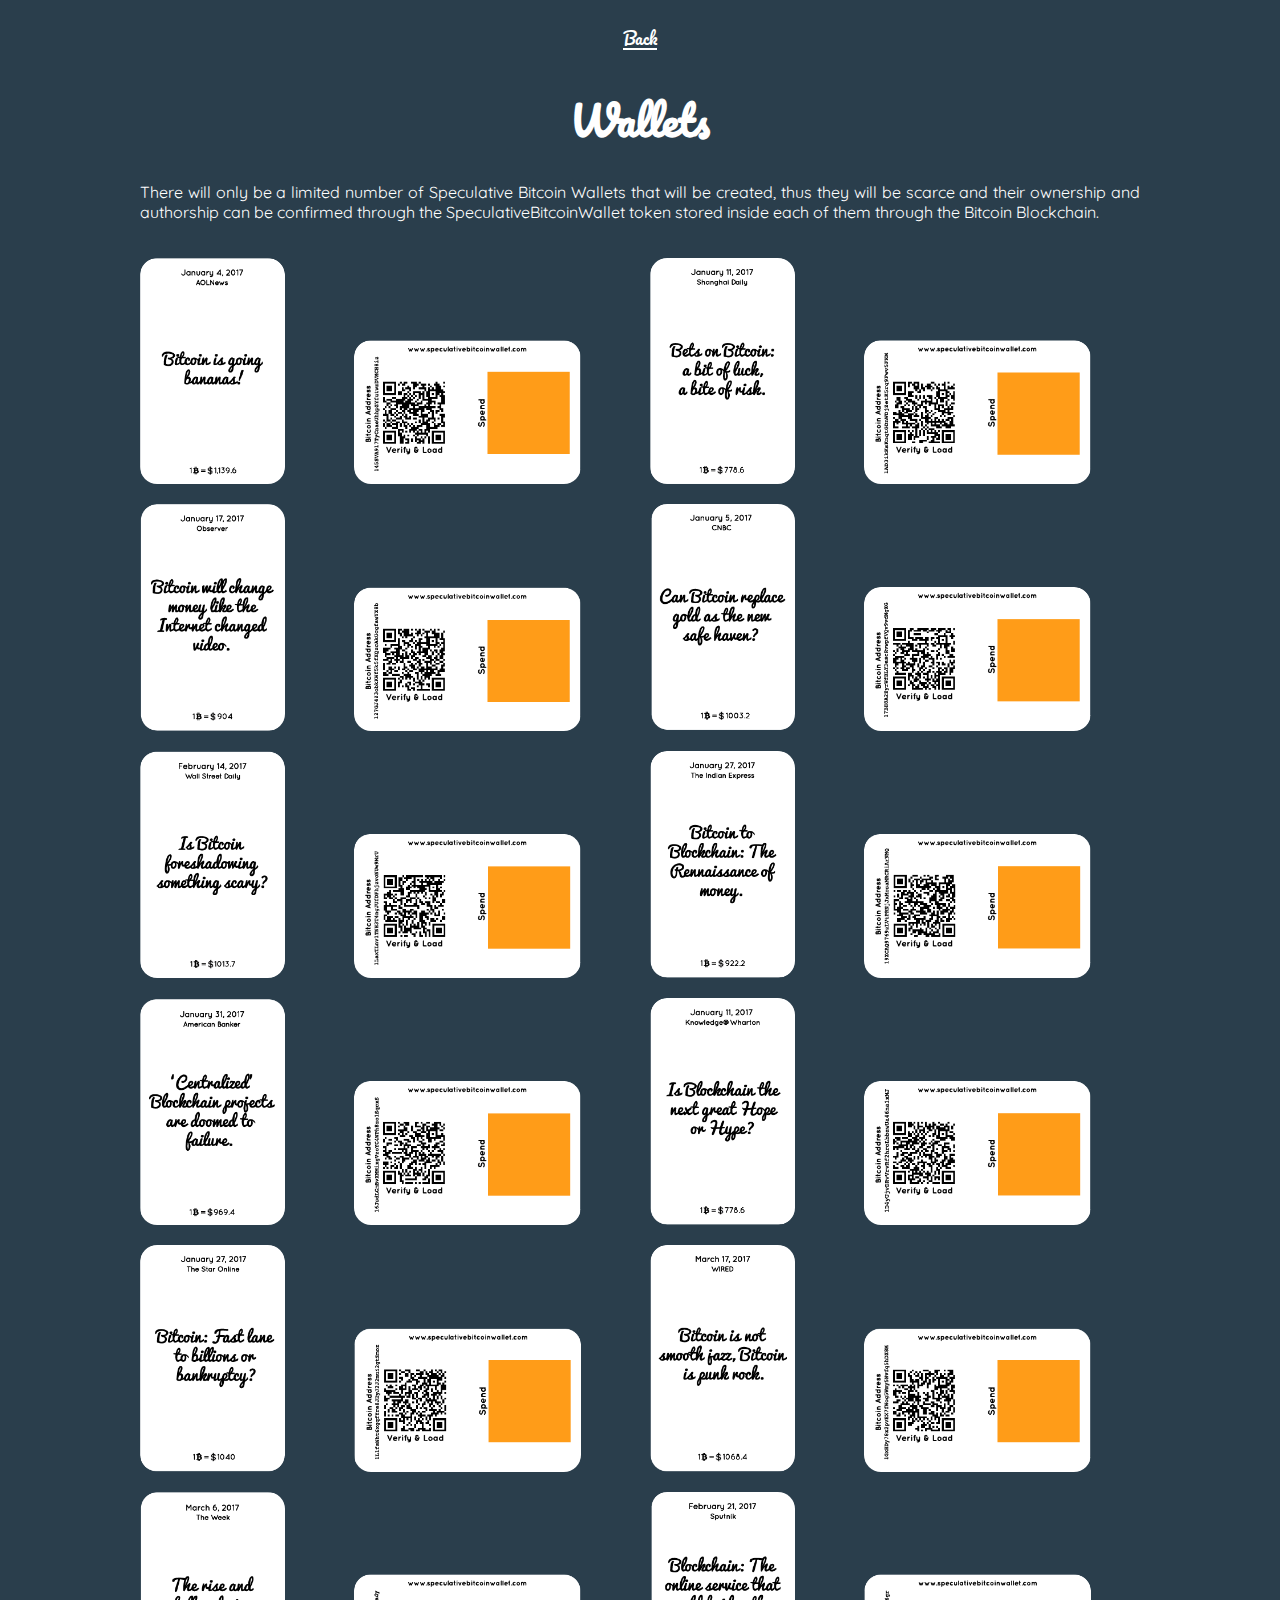
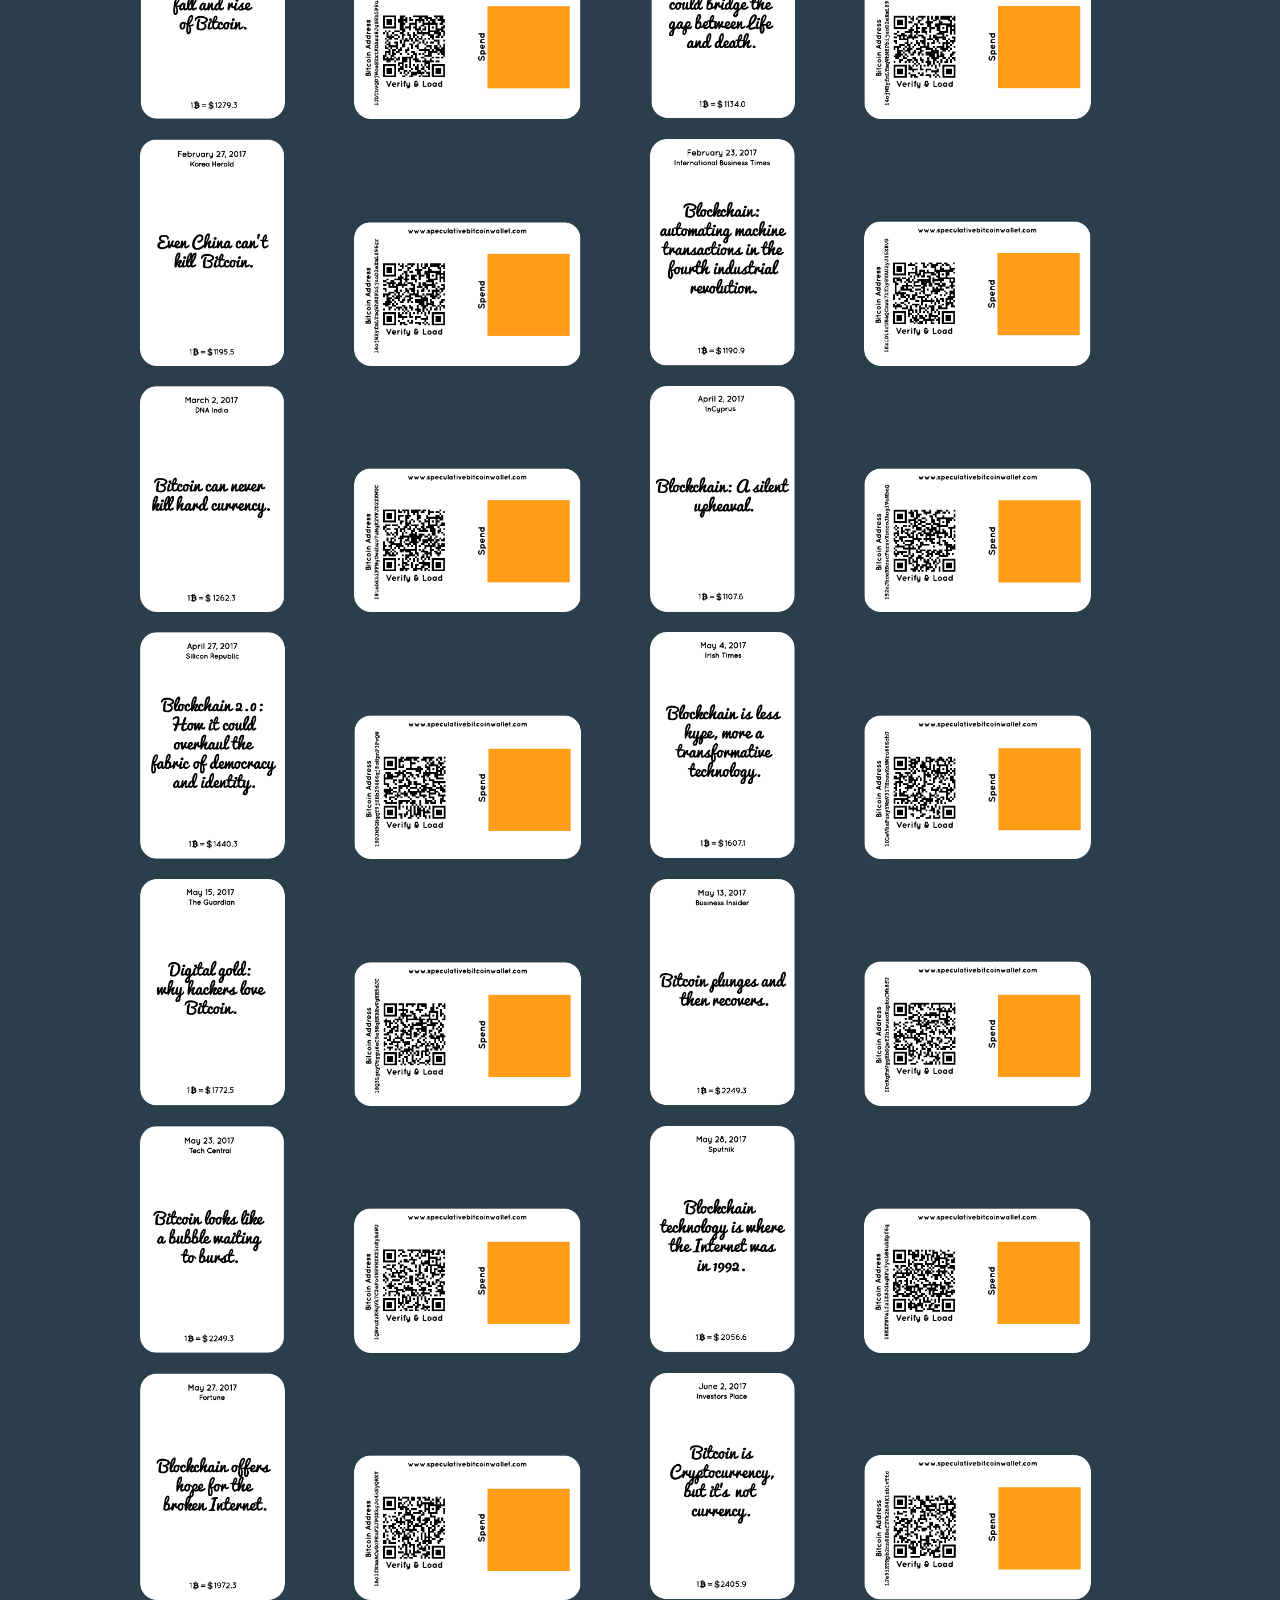
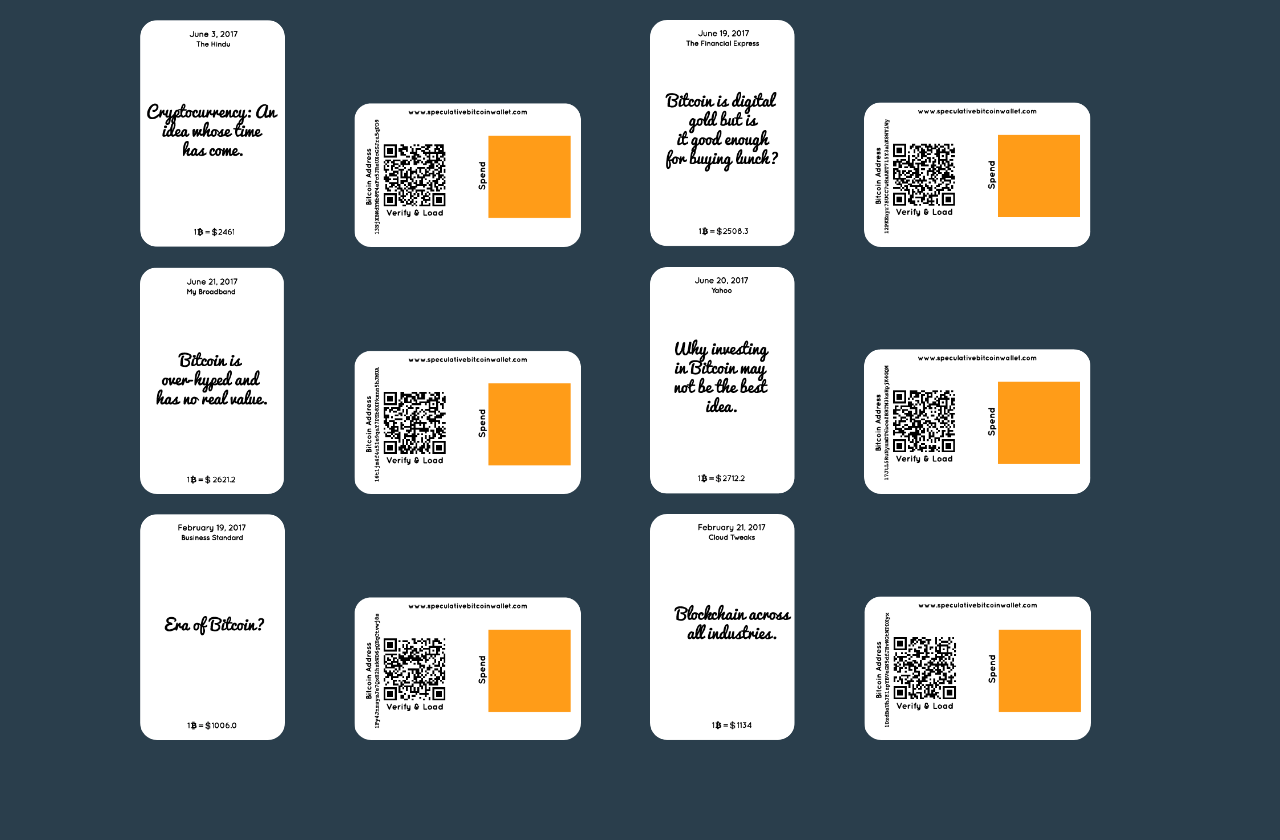
==== commit 19803d26: "Solved issues with responsive design" ====
--- a/wallets/wallets.html
+++ b/wallets/wallets.html
@@ -2,11 +2,13 @@
 <html lang="en" dir="ltr">
     <head>
         <meta charset="utf-8">
+        <meta content="width=device-width, initial-scale=1" name="viewport" />
         <title>Wallets</title>
 
         <link rel="stylesheet" href="../css/utils.css">
         <link rel="stylesheet" href="wallet_style.css">
         <link rel="stylesheet" href="../css/wallet_responsive.css">
+        <!-- <link rel="stylesheet" href="../css/style_responsive.css"> -->
         <link rel="stylesheet" href="wallet_sprites.css">
     </head>
     <body>
--- a/css/utils.css
+++ b/css/utils.css
@@ -25,7 +25,6 @@
 }
 
 
-
 .icon-hover-01 {
     -webkit-transition: all 1s cubic-bezier(0.165, 0.84, 0.44, 1);
     transition: all 1s cubic-bezier(0.165, 0.84, 0.44, 1);
--- a/wallets/wallet_style.css
+++ b/wallets/wallet_style.css
@@ -45,7 +45,7 @@
     max-width: 1000px;
     text-align: center;
 
-    margin-bottom: 50px;
+    /*margin-bottom: 25px;*/
 }
 .wallet-main > header > p {
     text-align: justify !important;
--- a/css/wallet_responsive.css
+++ b/css/wallet_responsive.css
@@ -1,11 +1,31 @@
 /*WALLETS*/
-@media screen and (max-width: 768px) {
+/*IPHONE SIZE*/
+@media only screen and (max-width: 430px) {
 
+    .wallet-container {
+        display: flex;
+        flex-direction: column;
+
+        margin: auto;
+
+        width: 100%;
+    }
     .wallet-nav {
-        color: red;
-        /*flex-direction: column;*/
+        align-self: center;
     }
-    p {
-        font-size: 2em;
+    .wallet-nav > * {
+        margin: auto;
     }
+    .wallet-main > header {
+        display: flex;
+        flex-direction: column;
+        max-width: 100vw;
+    }
+    .wallet-main > header > p {
+        text-align: center !important;
+    }
+    .wallet-main > span {
+        zoom: 0.23;
+    }
+
 }
--- a/css/style_responsive.css
+++ b/css/style_responsive.css
@@ -0,0 +1,64 @@
+/*LANDING PAGE*/
+/*IPAD SIZE*/
+@media screen and (min-width: 768px)
+and (max-width : 1024px)
+and (orientation : landscape) {
+    body {
+        margin: auto;
+    }
+    .main-image > div {
+        zoom: 0.7;
+    }
+}
+
+@media screen and (max-width: 768px) {
+    .main-image > div {
+        zoom: 0.6;
+    }
+    p {
+        font-size: 0.8em;
+    }
+}
+
+
+/*IPHONE SIZE*/
+@media screen and (max-width: 430px) {
+    a {
+        height: 50px;
+    }
+    .landing-navigation {
+        margin-bottom: 20px;
+    }
+    .landing-navigation > h1 {
+        text-align: center;
+    }
+    .landing-navigation > header {
+        display: flex;
+        flex-direction: column;
+        font-size: 1.5em;
+    }
+    .landing-container {
+        display: flex;
+        flex-wrap: wrap;
+    }
+    .landing-main {
+        display: flex !important;
+        flex-wrap: wrap;
+
+        text-align: center;
+    }
+    .main-info {
+        order: 2;
+
+        display: flex;
+        flex-direction: column;
+        justify-self: center;
+    }
+    .main-image {
+        order: 1;
+
+        display: flex;
+        flex-wrap: wrap;
+        justify-content: center;
+    }
+}
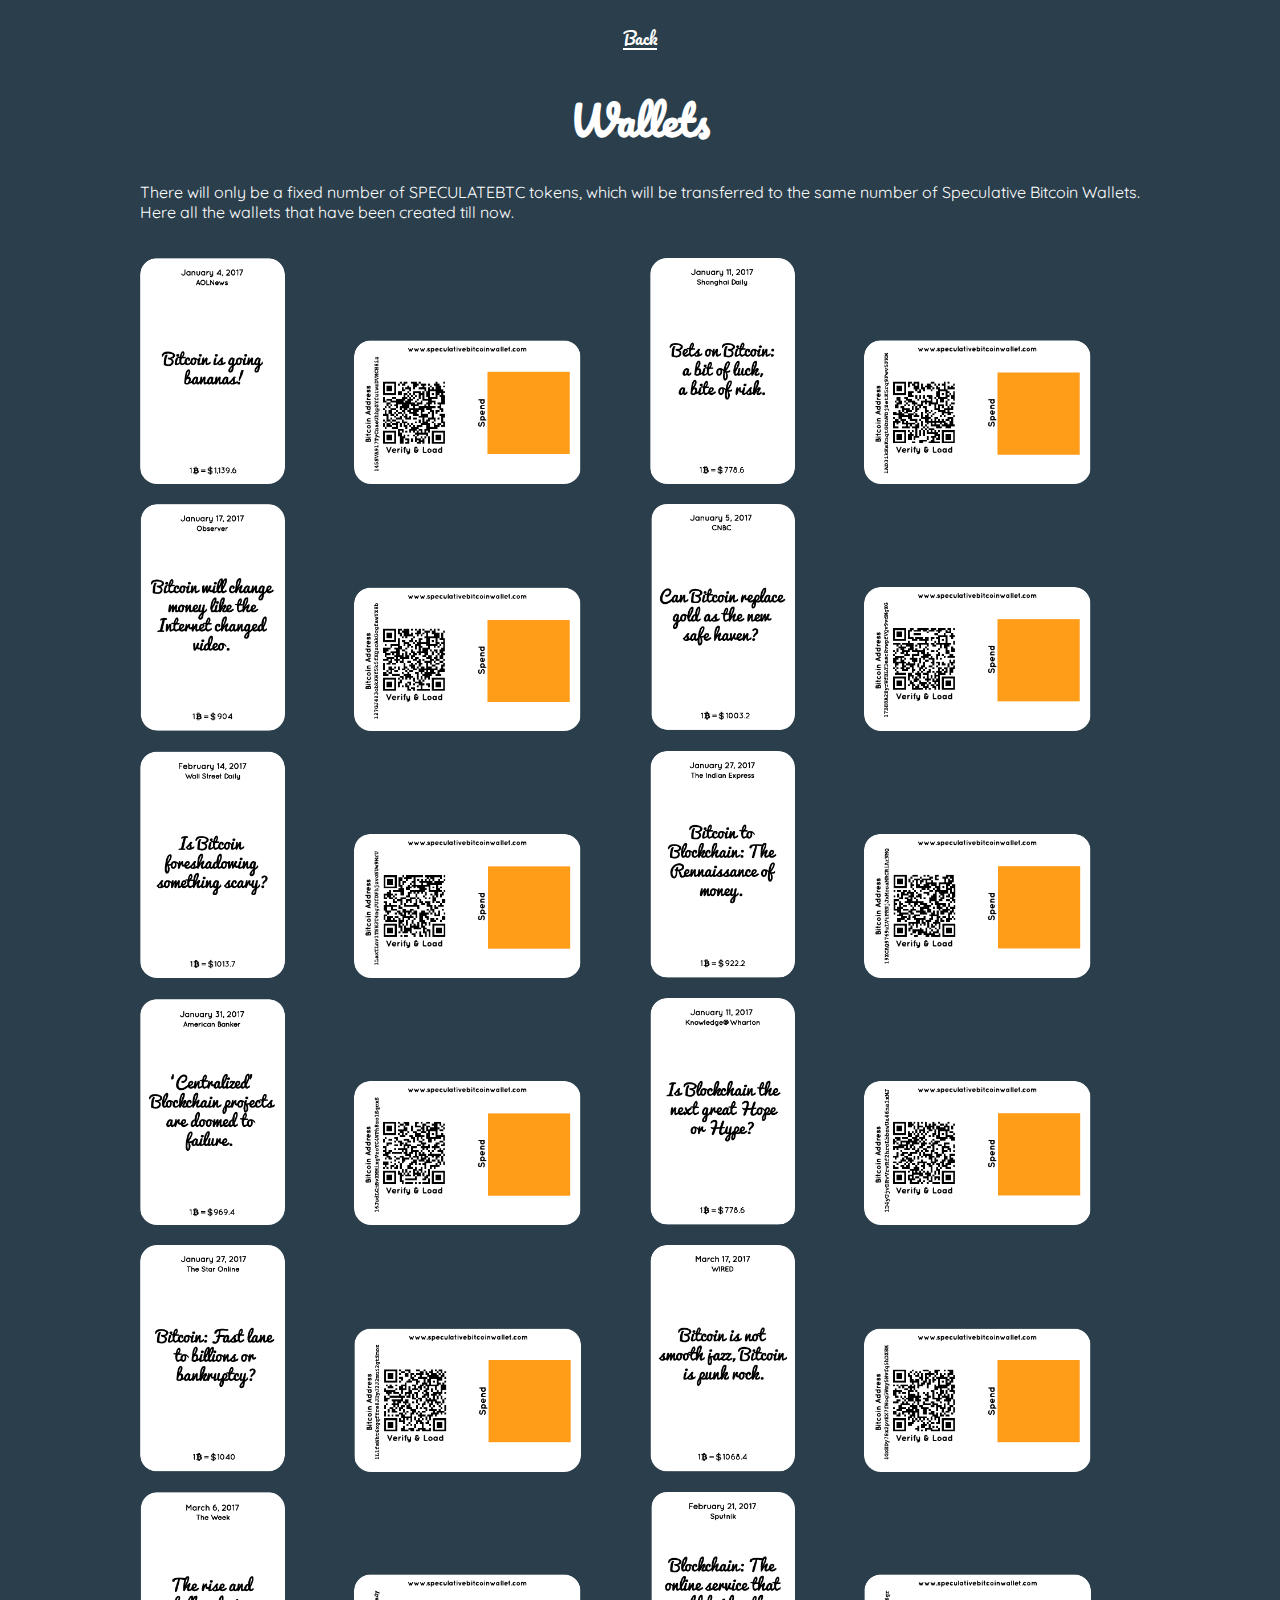
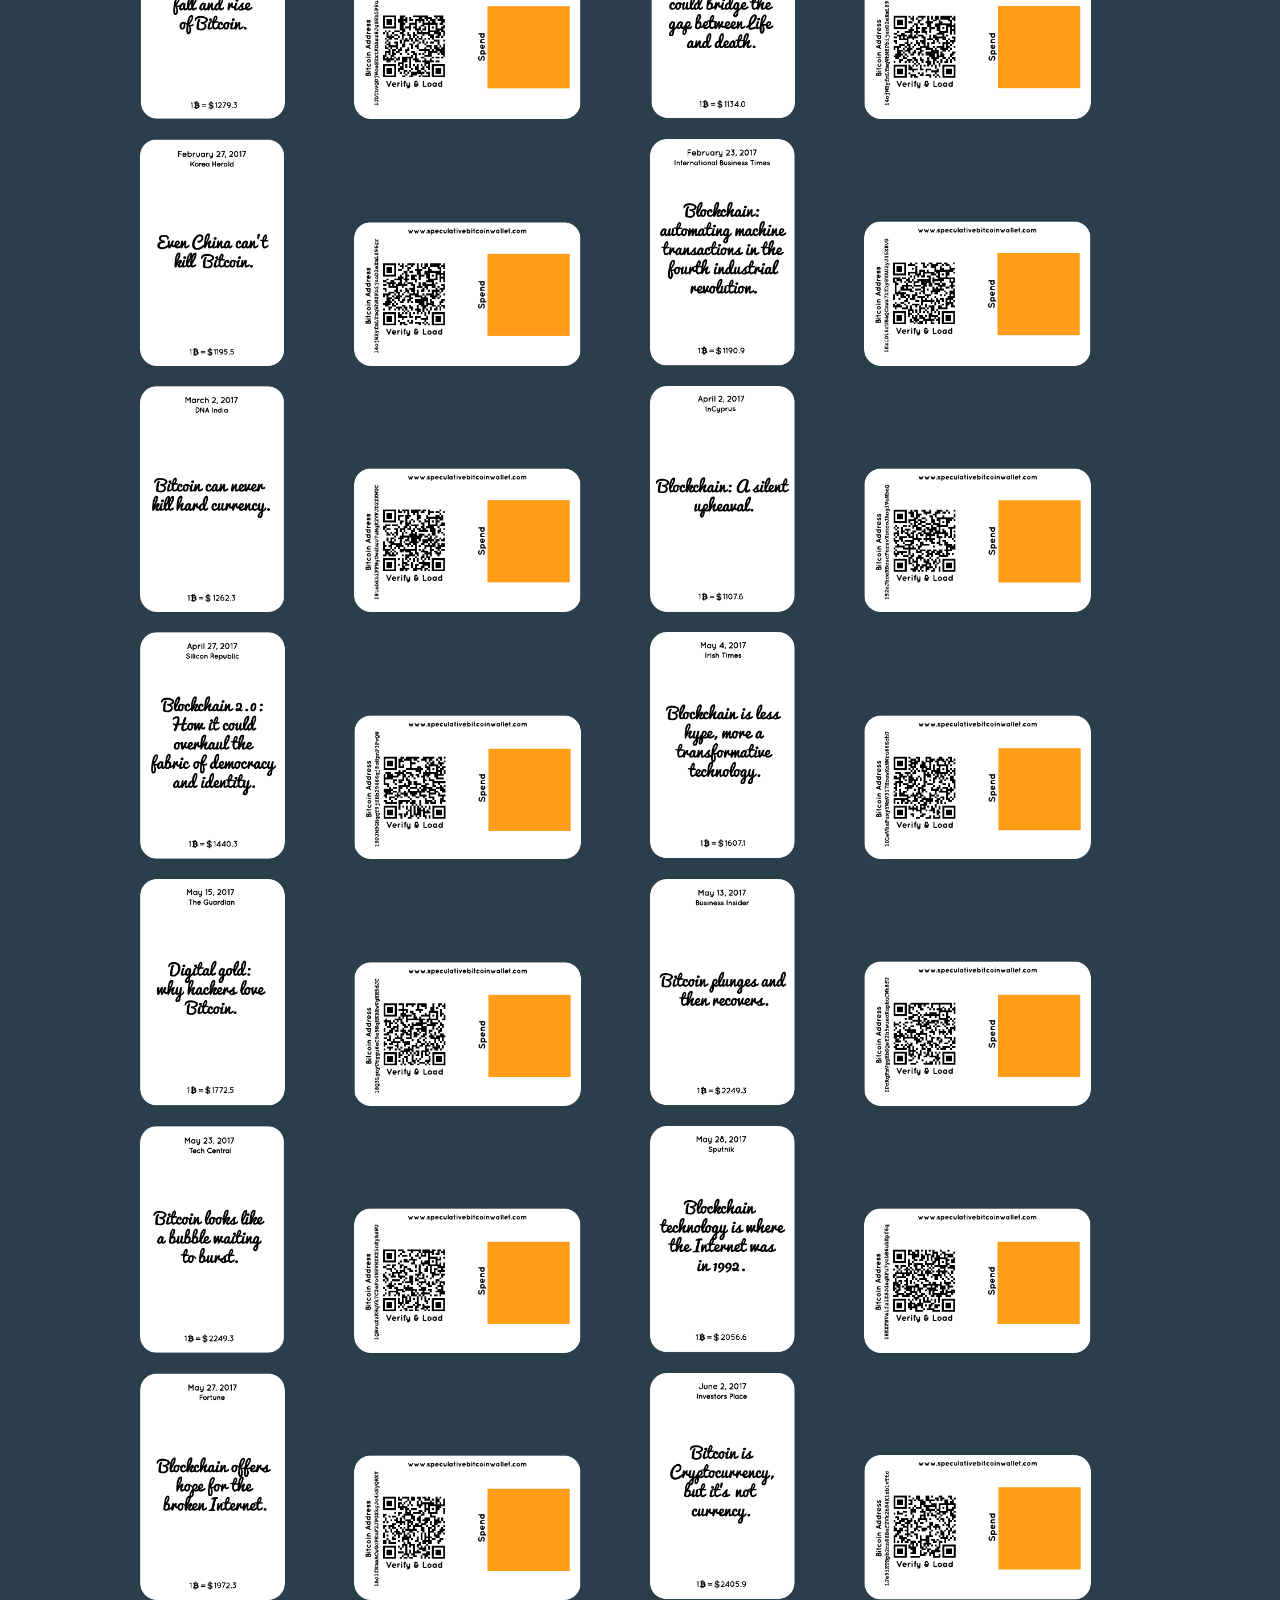
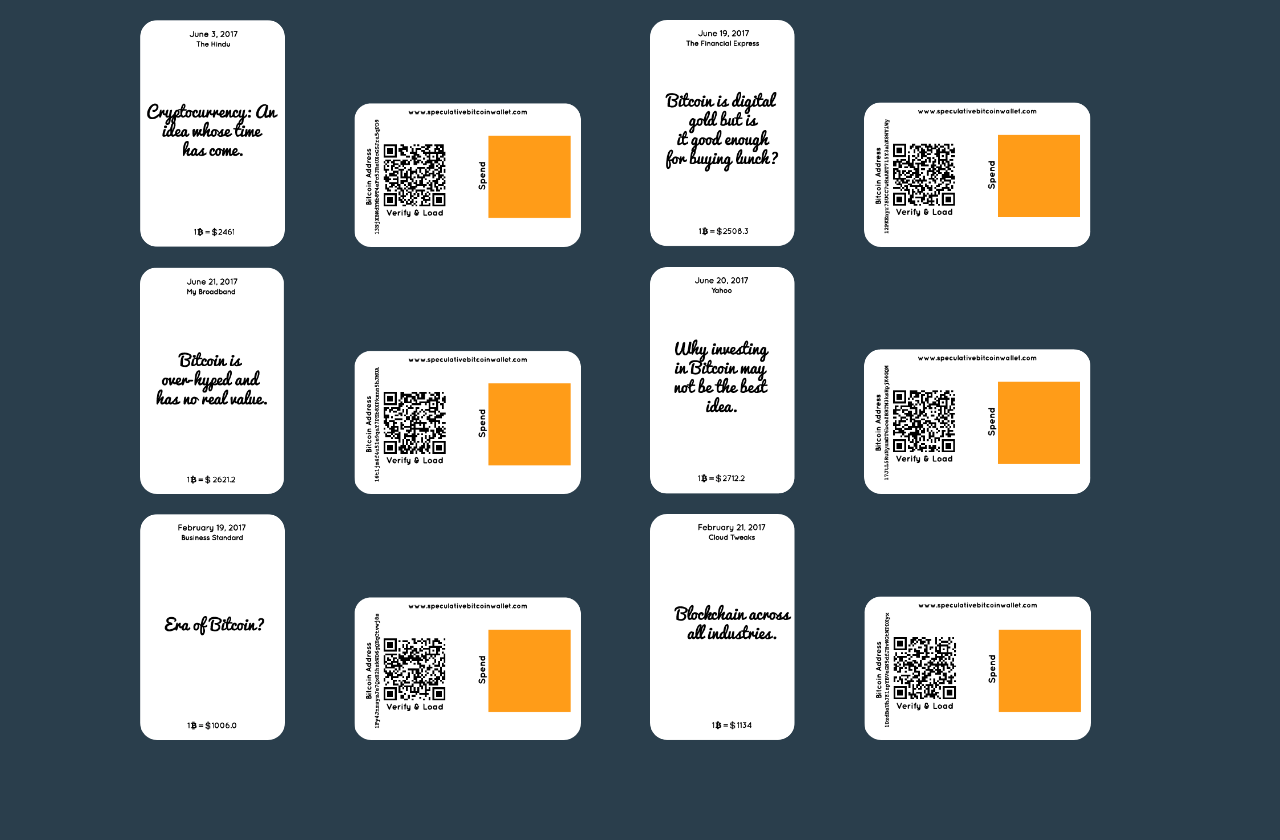
==== commit 523ef29d: "New text." ====
--- a/wallets/wallets.html
+++ b/wallets/wallets.html
@@ -20,7 +20,8 @@
             <main class="wallet-main">
                 <header>
                   <h1>Wallets</h1>
-                  <p>There will only be a limited number of Speculative Bitcoin Wallets that will be created, thus they will be scarce and their ownership and authorship can be confirmed through the SpeculativeBitcoinWallet token stored inside each of them through the Bitcoin Blockchain. </p>
+                 
+                <p>There will only be a fixed number of SPECULATEBTC tokens, which will be transferred to the same number of Speculative Bitcoin Wallets. Here all the wallets that have been created till now.</p>
                 </header>
 
                 <span id="wallet_0101"></span>
--- a/wallets/wallet_style.css
+++ b/wallets/wallet_style.css
@@ -3,7 +3,7 @@
     grid-template-columns: 1fr;
     grid-template-rows: 50px auto;
 
-    margin: 0px 75px 0px 75px;
+    margin: 0vw 4vw 0vw 4vw;
 
     height: 100%;
 }
--- a/css/wallet_responsive.css
+++ b/css/wallet_responsive.css
@@ -1,4 +1,15 @@
 /*WALLETS*/
+/*IPAD SIZE*/
+@media screen and (max-width: 768px) {
+    .wallet-main > header > p {
+        font-size: 0.8em;
+        text-align: center !important;
+    }
+    .wallet-main > span {
+        zoom: 0.45;
+    }
+}
+
 /*IPHONE SIZE*/
 @media only screen and (max-width: 430px) {
 
@@ -22,6 +33,7 @@
         max-width: 100vw;
     }
     .wallet-main > header > p {
+        font-size: 0.75em;
         text-align: center !important;
     }
     .wallet-main > span {
@@ -29,3 +41,16 @@
     }
 
 }
+
+@media only screen and (min-width: 375px)
+and (max-width : 812px)
+and (orientation : landscape) {
+    .wallet-main > header > p {
+        /*color: red;*/
+        /*font-size: 0.8em;*/
+        text-align: center !important;
+    }
+    .wallet-main > span {
+        zoom: 0.5;
+    }
+}
